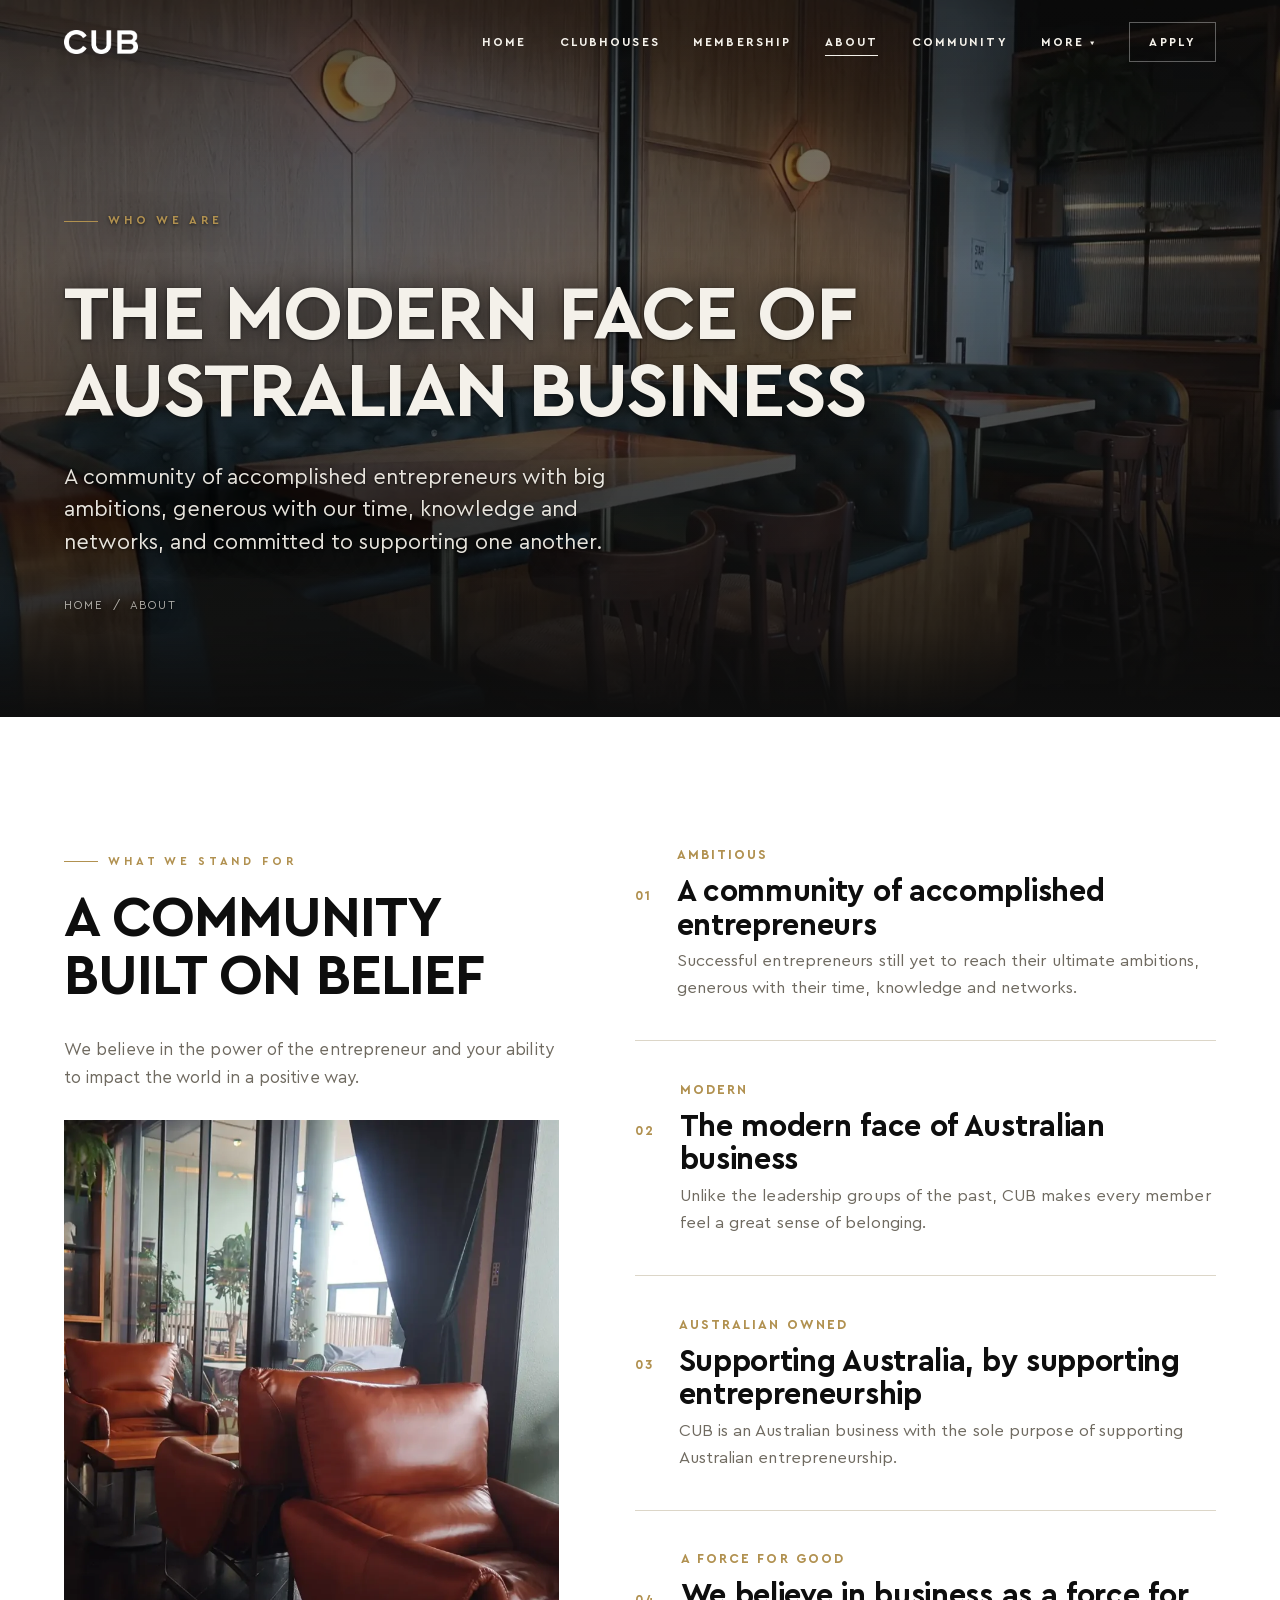
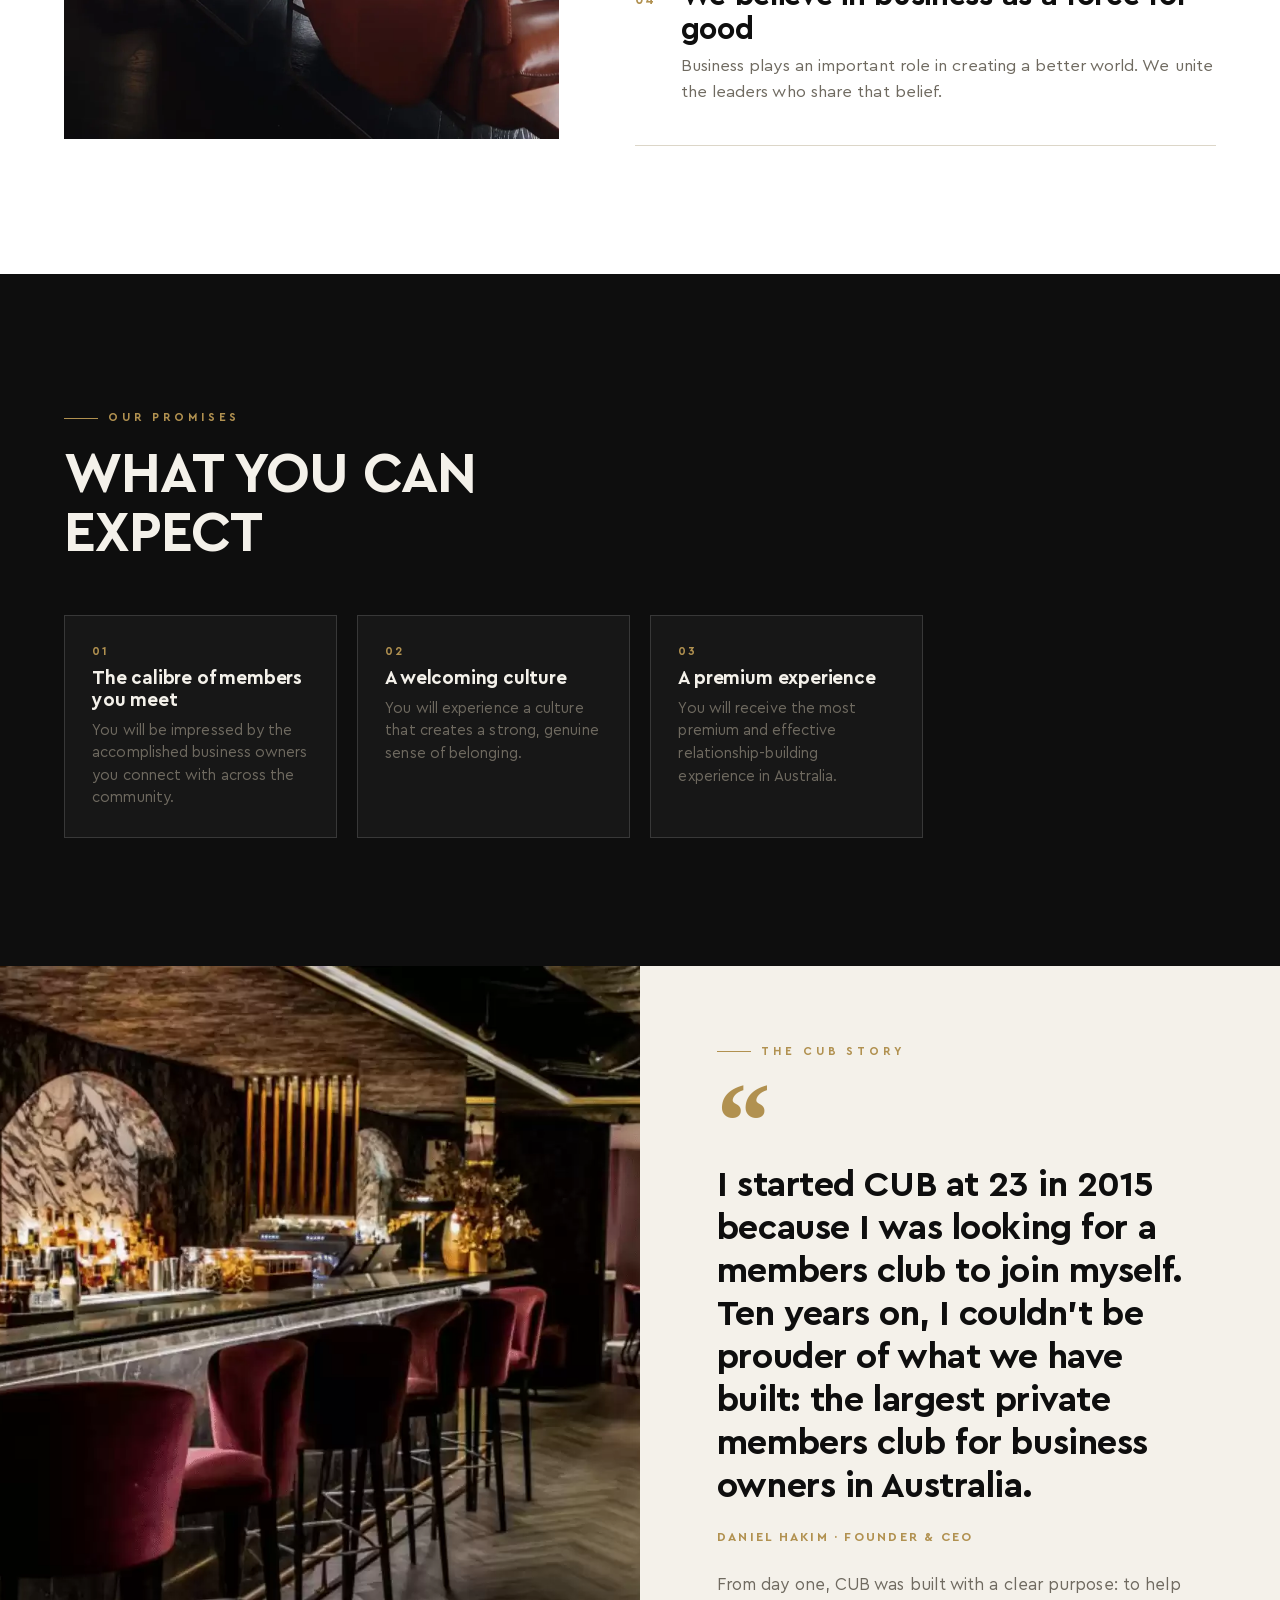
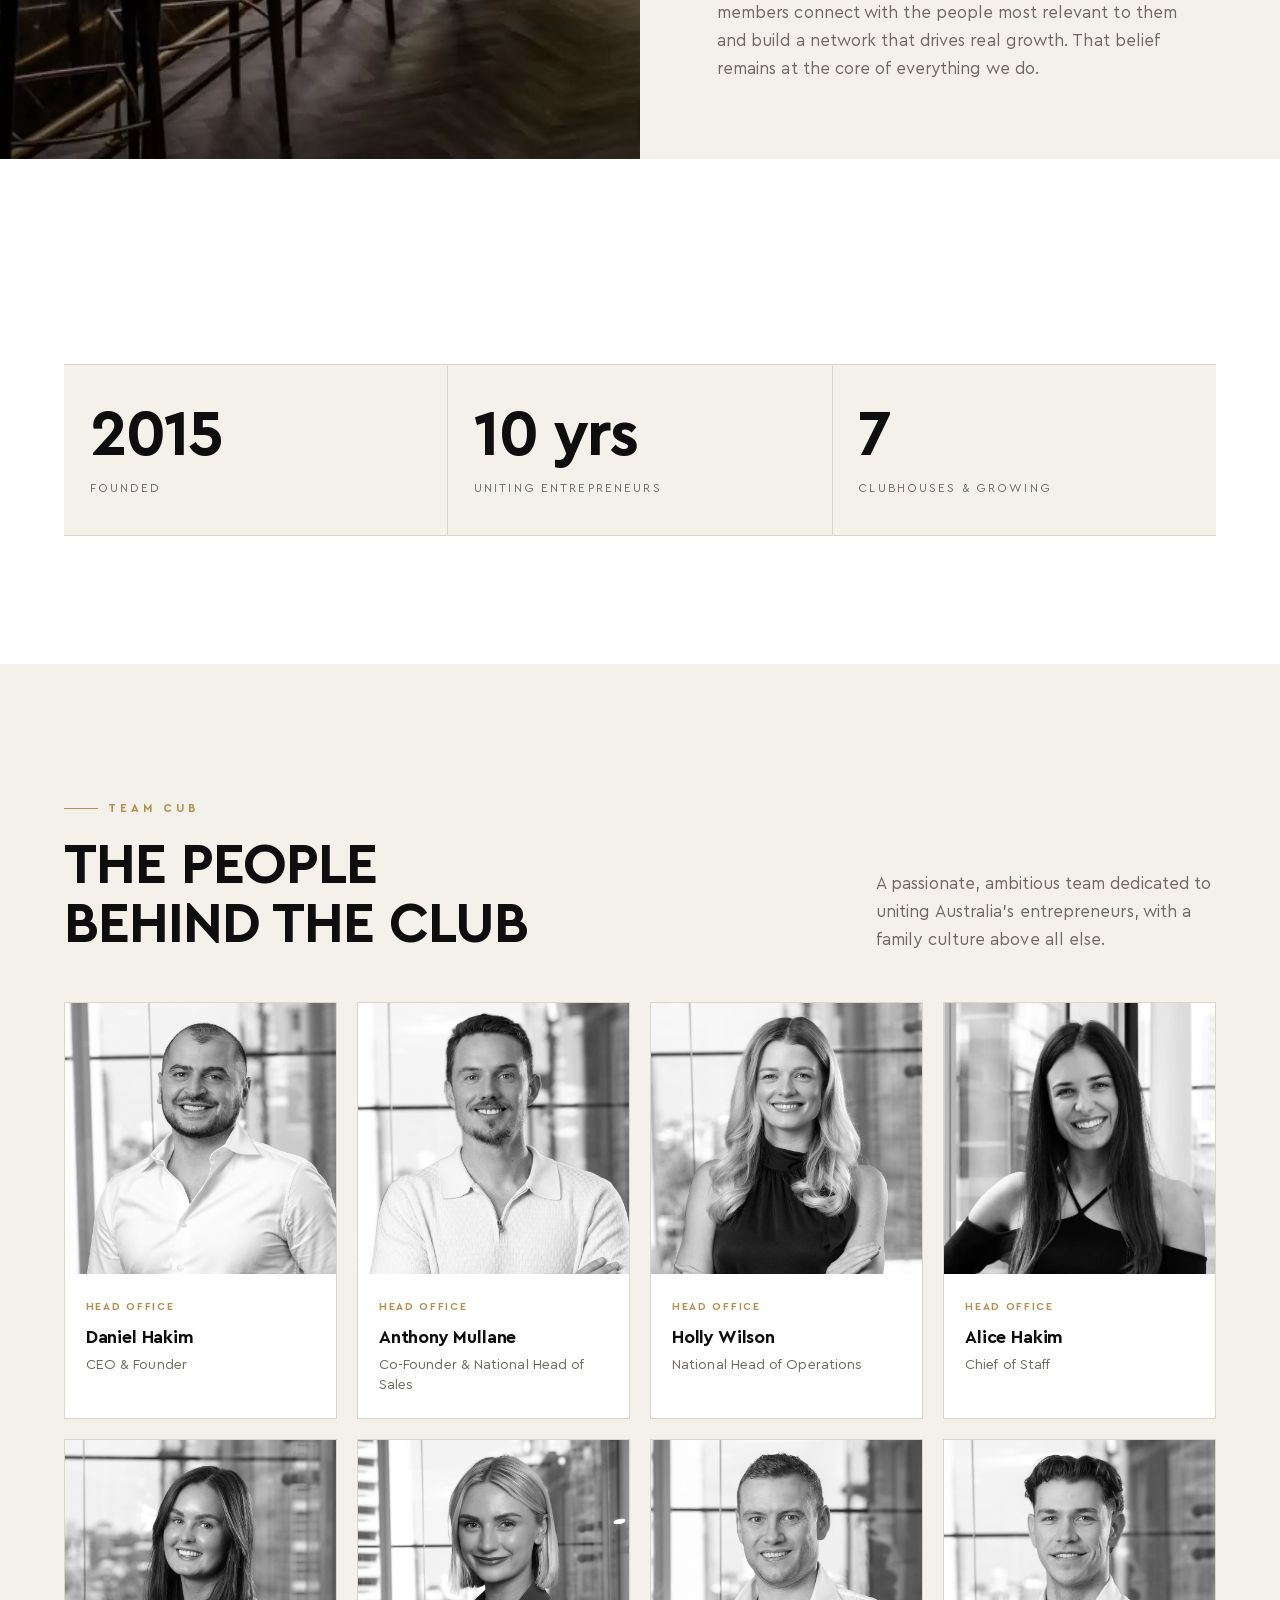
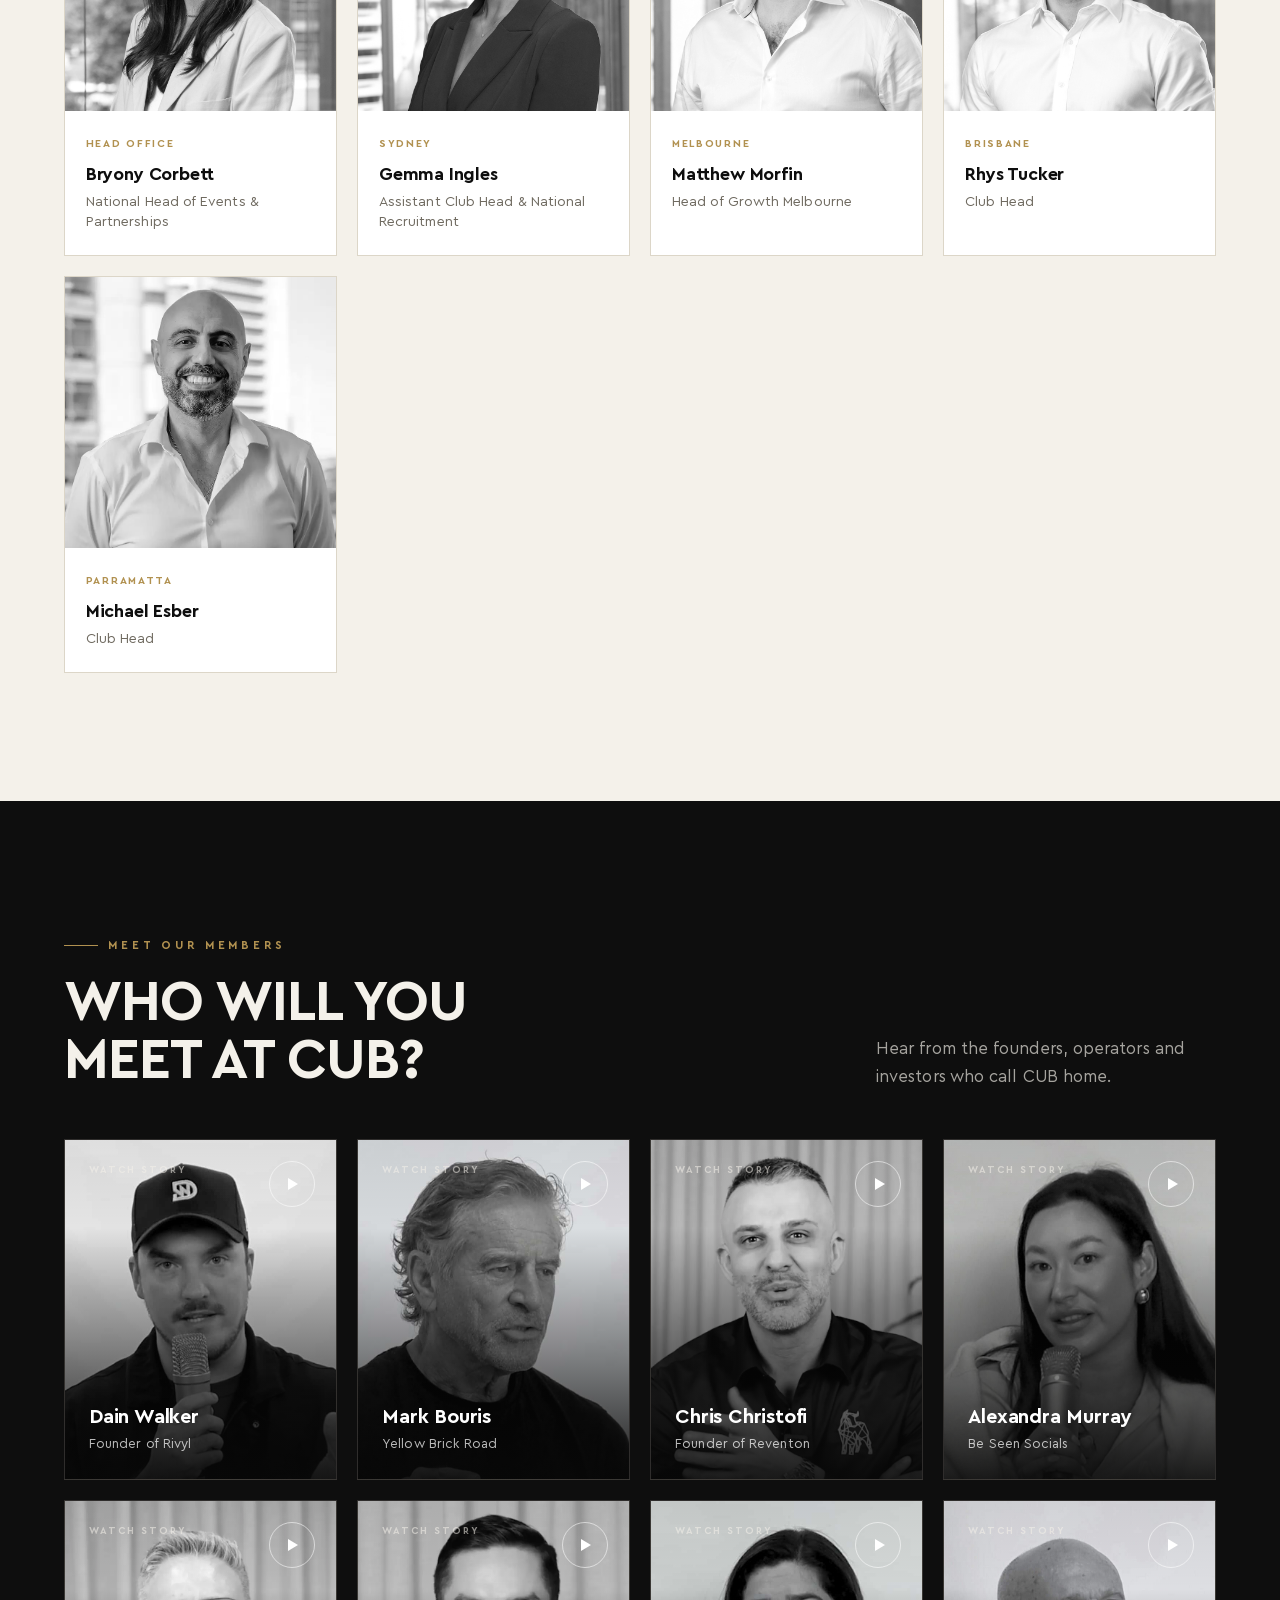
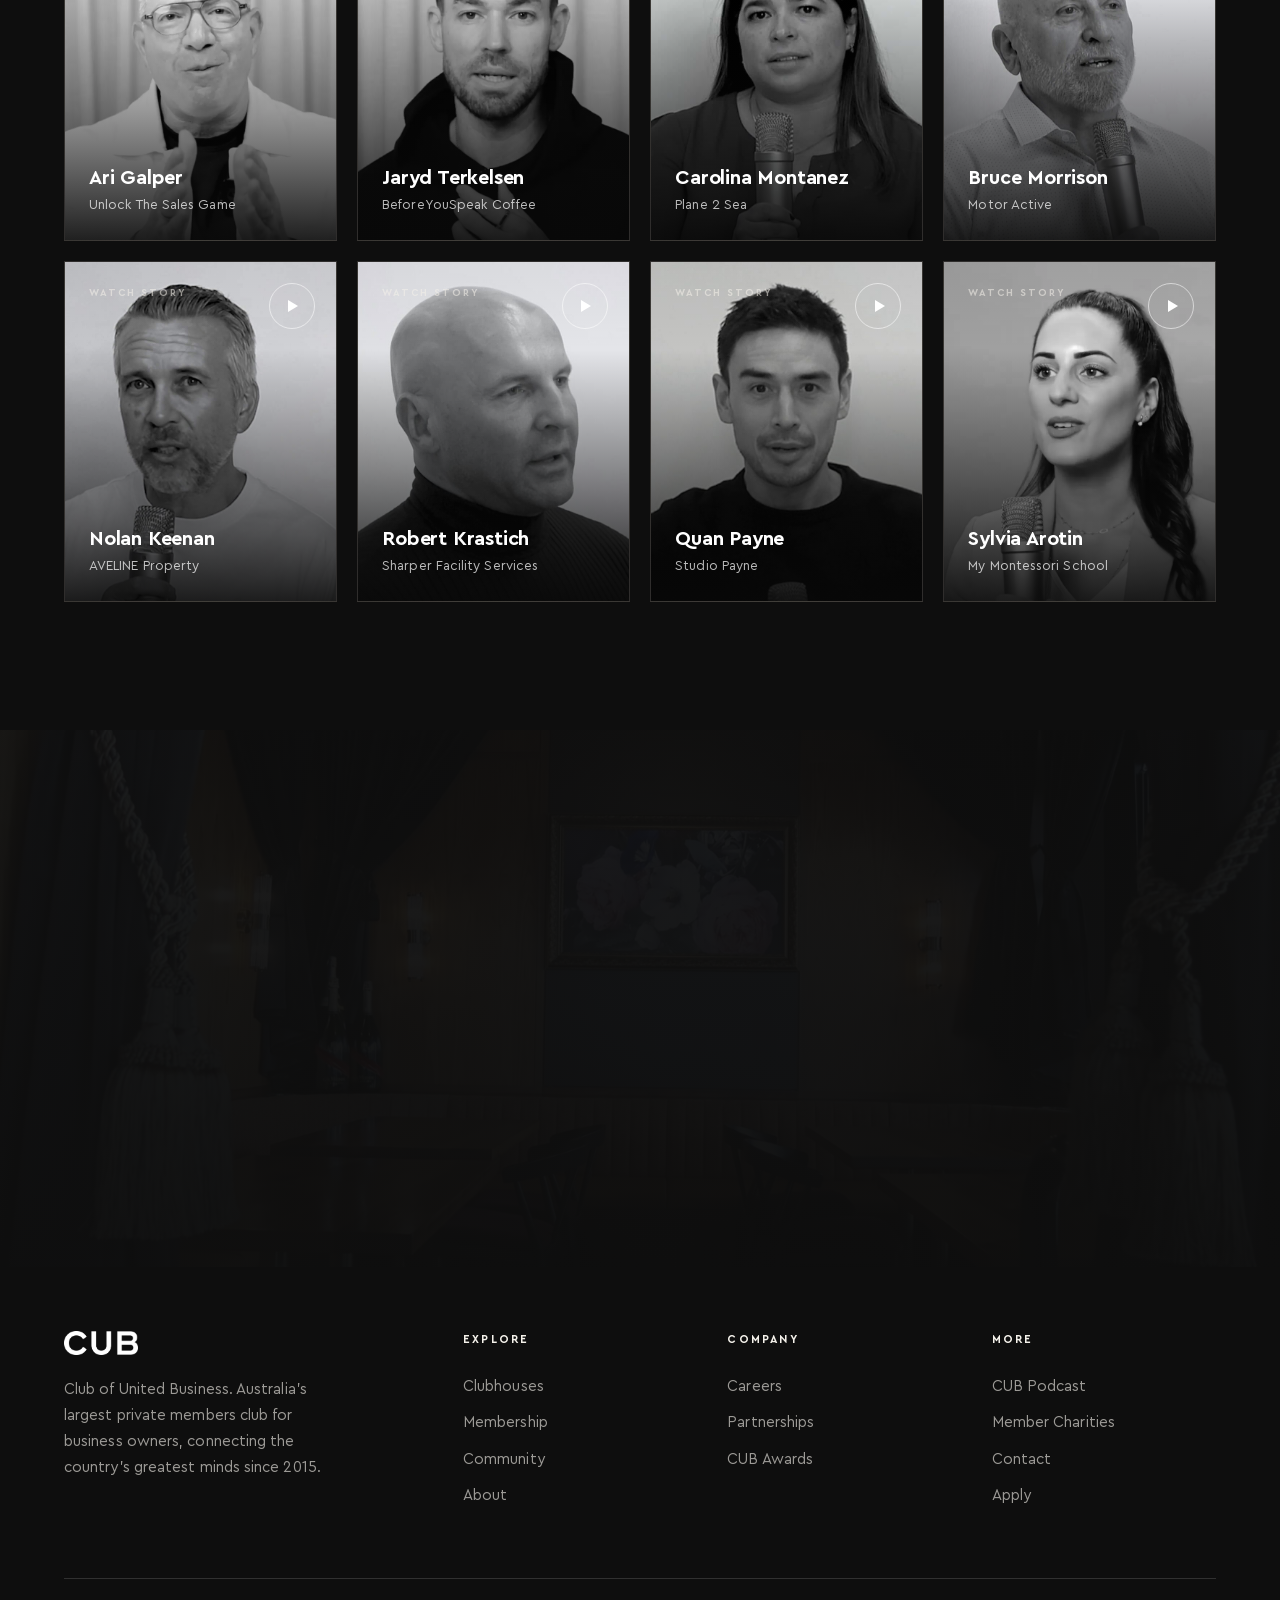
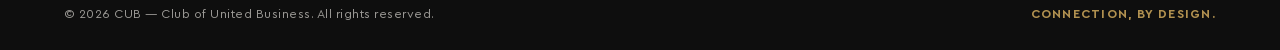
==== about.html @ ad82aaad "Initial commit: CUB site rebuild Co-Authored-By: Claude Opus 4.8 (1M context) <noreply@anthropic.com" ====
<!DOCTYPE html>
<html lang="en">
<head>
<meta charset="UTF-8" />
<meta name="viewport" content="width=device-width, initial-scale=1.0" />
<title>About · CUB — Club of United Business</title>
<meta name="description" content="CUB is a community of accomplished entrepreneurs and the modern face of Australian business. Australian owned, founded in 2015 by Daniel Hakim, on a belief in business as a force for good." />
<meta name="theme-color" content="#0e0e0e" />
<link rel="icon" type="image/png" href="assets/img/brandmark.png" />
<link rel="preload" href="assets/fonts/CeraPro-Regular.woff2" as="font" type="font/woff2" crossorigin />
<link rel="preload" href="assets/fonts/CeraPro-Bold.woff2" as="font" type="font/woff2" crossorigin />
<link rel="stylesheet" href="styles.css?v=23" />
</head>
<body>

<header class="hdr hdr--over" id="hdr">
  <div class="hdr-inner">
    <a href="index.html" class="hdr-logo" aria-label="CUB home"><img src="assets/img/logo.png" alt="CUB" /></a>
    <nav class="hdr-nav" aria-label="Primary">
      <a href="index.html">Home</a>
      <a href="clubhouses.html">Clubhouses</a>
      <a href="membership.html">Membership</a>
      <a href="about.html">About</a>
      <a href="community.html">Community</a>
      <div class="nav-drop">
        <button class="nav-drop-trigger" aria-haspopup="true" aria-expanded="false">More <span class="caret">&#9662;</span></button>
        <div class="dropdown">
          <a href="podcast.html">CUB Podcast</a>
          <a href="awards.html">CUB Awards</a>
          <a href="partnerships.html">Partnerships</a>
          <a href="careers.html">Careers</a>
          <a href="charities.html">Member Charities</a>
        </div>
      </div>
      <a href="contact.html" class="btn"><span>Apply</span></a>
    </nav>
    <button class="burger" id="burger" aria-label="Menu" aria-expanded="false"><span></span><span></span><span></span></button>
  </div>
</header>
<div class="drawer" id="drawer">
  <a href="index.html">Home</a>
  <a href="clubhouses.html">Clubhouses</a>
  <a href="membership.html">Membership</a>
  <a href="about.html">About</a>
  <a href="community.html">Community</a>
  <a href="contact.html">Apply</a>
  <div class="drawer-sub">
    <a href="podcast.html">CUB Podcast</a>
    <a href="awards.html">CUB Awards</a>
    <a href="partnerships.html">Partnerships</a>
    <a href="careers.html">Careers</a>
    <a href="charities.html">Member Charities</a>
  </div>
  <span class="drawer-cta">Connection, by design.</span>
</div>

<main>

<!-- HERO -->
<section class="phero">
  <div class="phero-bg"><img src="assets/img/event1.webp" alt="Inside a CUB clubhouse" /></div>
  <div class="wrap">
    <p class="kicker">Who we are</p>
    <h1 class="h1" style="margin-top:1.4rem;max-width:18ch">The modern face of Australian business</h1>
    <p class="lede">A community of accomplished entrepreneurs with big ambitions, generous with our time, knowledge and networks, and committed to supporting one another.</p>
    <p class="crumbs"><a href="index.html">Home</a> &nbsp;/&nbsp; About</p>
  </div>
</section>

<!-- WHO WE ARE (sticky split) -->
<section class="section bg-white">
  <div class="wrap stick">
    <aside class="stick-aside rv">
      <p class="kicker">What we stand for</p>
      <h2 class="h2">A community built on belief</h2>
      <p class="body-lg" style="margin-bottom:1.8rem">We believe in the power of the entrepreneur and your ability to impact the world in a positive way.</p>
      <div class="stick-figure"><img src="assets/img/event3.webp" alt="A CUB clubhouse" /></div>
    </aside>
    <div class="stick-main">
      <div class="rows">
        <article class="row rv">
          <div class="row-num">01</div>
          <div class="row-title"><span class="row-sub">Ambitious</span><h2 class="h3">A community of accomplished entrepreneurs</h2></div>
          <div class="row-body"><p>Successful entrepreneurs still yet to reach their ultimate ambitions, generous with their time, knowledge and networks.</p></div>
        </article>
        <article class="row rv">
          <div class="row-num">02</div>
          <div class="row-title"><span class="row-sub">Modern</span><h2 class="h3">The modern face of Australian business</h2></div>
          <div class="row-body"><p>Unlike the leadership groups of the past, CUB makes every member feel a great sense of belonging.</p></div>
        </article>
        <article class="row rv">
          <div class="row-num">03</div>
          <div class="row-title"><span class="row-sub">Australian owned</span><h2 class="h3">Supporting Australia, by supporting entrepreneurship</h2></div>
          <div class="row-body"><p>CUB is an Australian business with the sole purpose of supporting Australian entrepreneurship.</p></div>
        </article>
        <article class="row rv">
          <div class="row-num">04</div>
          <div class="row-title"><span class="row-sub">A force for good</span><h2 class="h3">We believe in business as a force for good</h2></div>
          <div class="row-body"><p>Business plays an important role in creating a better world. We unite the leaders who share that belief.</p></div>
        </article>
      </div>
    </div>
  </div>
</section>

<!-- PROMISES -->
<section class="section dark">
  <div class="wrap">
    <div class="loc-head rv" style="margin-bottom:clamp(2rem,4vw,3.5rem)">
      <div><p class="kicker">Our promises</p><h2 class="h2" style="margin-top:1.2rem">What you can expect</h2></div>
    </div>
    <div class="cards">
      <div class="card2 rv"><span class="meta">01</span><h3>The calibre of members you meet</h3><p>You will be impressed by the accomplished business owners you connect with across the community.</p></div>
      <div class="card2 rv rv-d1"><span class="meta">02</span><h3>A welcoming culture</h3><p>You will experience a culture that creates a strong, genuine sense of belonging.</p></div>
      <div class="card2 rv rv-d2"><span class="meta">03</span><h3>A premium experience</h3><p>You will receive the most premium and effective relationship-building experience in Australia.</p></div>
    </div>
  </div>
</section>

<!-- FOUNDER STORY -->
<section class="feature">
  <div class="feature-media rv"><img src="assets/img/member1.webp" alt="A CUB clubhouse" /></div>
  <div class="feature-body rv">
    <p class="kicker">The CUB story</p>
    <blockquote class="pullquote" style="margin-top:1.4rem">
      I started CUB at 23 in 2015 because I was looking for a members club to join myself. Ten years on, I couldn't be prouder of what we have built: the largest private members club for business owners in Australia.
      <cite>Daniel Hakim · Founder &amp; CEO</cite>
    </blockquote>
    <p class="body-lg" style="margin-top:1.6rem;max-width:50ch">From day one, CUB was built with a clear purpose: to help members connect with the people most relevant to them and build a network that drives real growth. That belief remains at the core of everything we do.</p>
  </div>
</section>

<!-- STATS -->
<section class="section bg-white">
  <div class="wrap">
    <div class="stats">
      <div class="stat rv"><div class="n">2015</div><div class="l">Founded</div></div>
      <div class="stat rv rv-d1"><div class="n">10 yrs</div><div class="l">Uniting entrepreneurs</div></div>
      <div class="stat rv rv-d2"><div class="n">7</div><div class="l">Clubhouses &amp; growing</div></div>
    </div>
  </div>
</section>

<!-- TEAM -->
<section class="section">
  <div class="wrap">
    <div class="loc-head rv" style="margin-bottom:clamp(2rem,4vw,3rem)">
      <div><p class="kicker">Team CUB</p><h2 class="h2" style="margin-top:1.2rem">The people behind the club</h2></div>
      <p class="body-lg" style="max-width:34ch">A passionate, ambitious team dedicated to uniting Australia's entrepreneurs, with a family culture above all else.</p>
    </div>
    <div class="cards rv">
      <article class="person"><div class="person-img"><img src="assets/img/team-daniel.jpg" alt="Daniel Hakim" /></div><div class="person-body"><span class="meta">Head Office</span><h3>Daniel Hakim</h3><p class="role">CEO &amp; Founder</p></div></article>
      <article class="person"><div class="person-img"><img src="assets/img/team-anthony.jpg" alt="Anthony Mullane" /></div><div class="person-body"><span class="meta">Head Office</span><h3>Anthony Mullane</h3><p class="role">Co-Founder &amp; National Head of Sales</p></div></article>
      <article class="person"><div class="person-img"><img src="assets/img/team-holly.jpg" alt="Holly Wilson" /></div><div class="person-body"><span class="meta">Head Office</span><h3>Holly Wilson</h3><p class="role">National Head of Operations</p></div></article>
      <article class="person"><div class="person-img"><img src="assets/img/team-alice.webp" alt="Alice Hakim" /></div><div class="person-body"><span class="meta">Head Office</span><h3>Alice Hakim</h3><p class="role">Chief of Staff</p></div></article>
      <article class="person"><div class="person-img"><img src="assets/img/team-bryony.jpg" alt="Bryony Corbett" /></div><div class="person-body"><span class="meta">Head Office</span><h3>Bryony Corbett</h3><p class="role">National Head of Events &amp; Partnerships</p></div></article>
      <article class="person"><div class="person-img"><img src="assets/img/team-gemma.jpg" alt="Gemma Ingles" /></div><div class="person-body"><span class="meta">Sydney</span><h3>Gemma Ingles</h3><p class="role">Assistant Club Head &amp; National Recruitment</p></div></article>
      <article class="person"><div class="person-img"><img src="assets/img/team-matt.jpg" alt="Matthew Morfin" /></div><div class="person-body"><span class="meta">Melbourne</span><h3>Matthew Morfin</h3><p class="role">Head of Growth Melbourne</p></div></article>
      <article class="person"><div class="person-img"><img src="assets/img/team-rhys.jpg" alt="Rhys Tucker" /></div><div class="person-body"><span class="meta">Brisbane</span><h3>Rhys Tucker</h3><p class="role">Club Head</p></div></article>
      <article class="person"><div class="person-img"><img src="assets/img/team-michael.webp" alt="Michael Esber" /></div><div class="person-body"><span class="meta">Parramatta</span><h3>Michael Esber</h3><p class="role">Club Head</p></div></article>
    </div>
  </div>
</section>

<!-- MEET OUR MEMBERS -->
<section class="section dark" id="members">
  <div class="wrap">
    <div class="loc-head rv" style="margin-bottom:clamp(2rem,4vw,3rem)">
      <div><p class="kicker">Meet our members</p><h2 class="h2" style="margin-top:1.2rem">Who will you meet at CUB?</h2></div>
      <p class="body-lg" style="max-width:34ch">Hear from the founders, operators and investors who call CUB home.</p>
    </div>
    <div class="cards rv">
      <article class="member"><img src="assets/img/mem-dain.jpg" alt="Dain Walker" /><span class="play"></span><span class="wm">Watch story</span><h3>Dain Walker</h3><p class="role">Founder of Rivyl</p></article>
      <article class="member"><img src="assets/img/mem-mark.jpg" alt="Mark Bouris" /><span class="play"></span><span class="wm">Watch story</span><h3>Mark Bouris</h3><p class="role">Yellow Brick Road</p></article>
      <article class="member"><img src="assets/img/mem-chris.webp" alt="Chris Christofi" /><span class="play"></span><span class="wm">Watch story</span><h3>Chris Christofi</h3><p class="role">Founder of Reventon</p></article>
      <article class="member"><img src="assets/img/mem-alexandra.jpg" alt="Alexandra Murray" /><span class="play"></span><span class="wm">Watch story</span><h3>Alexandra Murray</h3><p class="role">Be Seen Socials</p></article>
      <article class="member"><img src="assets/img/mem-ari.webp" alt="Ari Galper" /><span class="play"></span><span class="wm">Watch story</span><h3>Ari Galper</h3><p class="role">Unlock The Sales Game</p></article>
      <article class="member"><img src="assets/img/mem-jaryd.webp" alt="Jaryd Terkelsen" /><span class="play"></span><span class="wm">Watch story</span><h3>Jaryd Terkelsen</h3><p class="role">BeforeYouSpeak Coffee</p></article>
      <article class="member"><img src="assets/img/mem-carolina.jpg" alt="Carolina Montanez" /><span class="play"></span><span class="wm">Watch story</span><h3>Carolina Montanez</h3><p class="role">Plane 2 Sea</p></article>
      <article class="member"><img src="assets/img/mem-bruce.jpg" alt="Bruce Morrison" /><span class="play"></span><span class="wm">Watch story</span><h3>Bruce Morrison</h3><p class="role">Motor Active</p></article>
      <article class="member"><img src="assets/img/mem-nolan.jpg" alt="Nolan Keenan" /><span class="play"></span><span class="wm">Watch story</span><h3>Nolan Keenan</h3><p class="role">AVELINE Property</p></article>
      <article class="member"><img src="assets/img/mem-robert.jpg" alt="Robert Krastich" /><span class="play"></span><span class="wm">Watch story</span><h3>Robert Krastich</h3><p class="role">Sharper Facility Services</p></article>
      <article class="member"><img src="assets/img/mem-quan.jpg" alt="Quan Payne" /><span class="play"></span><span class="wm">Watch story</span><h3>Quan Payne</h3><p class="role">Studio Payne</p></article>
      <article class="member"><img src="assets/img/mem-sylvia.webp" alt="Sylvia Arotin" /><span class="play"></span><span class="wm">Watch story</span><h3>Sylvia Arotin</h3><p class="role">My Montessori School</p></article>
    </div>
  </div>
</section>

<!-- CTA -->
<section class="section imgband" style="text-align:center">
  <div class="imgband-bg"><img src="assets/img/event2.webp" alt="" aria-hidden="true" /></div>
  <div class="wrap">
    <p class="kicker no-rule rv" style="justify-content:center">Connect with us</p>
    <h2 class="h1 rv" style="margin:1.4rem auto 2rem;max-width:18ch">Become part of the community</h2>
    <a href="contact.html" class="btn btn--gold rv"><span>Apply for Membership</span></a>
  </div>
</section>

</main>

<footer class="ftr">
  <div class="wrap">
    <div class="ftr-main">
      <div class="ftr-brand">
        <img src="assets/img/logo.png" alt="CUB" />
        <p>Club of United Business. Australia's largest private members club for business owners, connecting the country's greatest minds since 2015.</p>
      </div>
      <div class="ftr-col"><h4>Explore</h4><a href="clubhouses.html">Clubhouses</a><a href="membership.html">Membership</a><a href="community.html">Community</a><a href="about.html">About</a></div>
      <div class="ftr-col"><h4>Company</h4><a href="careers.html">Careers</a><a href="partnerships.html">Partnerships</a><a href="awards.html">CUB Awards</a></div>
      <div class="ftr-col"><h4>More</h4><a href="podcast.html">CUB Podcast</a><a href="charities.html">Member Charities</a><a href="contact.html">Contact</a><a href="contact.html">Apply</a></div>
    </div>
    <div class="ftr-bottom">
      <p>© 2026 CUB — Club of United Business. All rights reserved.</p>
      <p class="tagline">Connection, by design.</p>
    </div>
  </div>
</footer>

<a href="contact.html" class="scta" id="scta">Apply for Membership</a>
<script src="script.js?v=23"></script>
</body>
</html>
---- styles.css ----
/* ============================================================
   CUB — Club of United Business
   Typeface: Cera Pro (self-hosted, their real brand font)
   Palette: ink #0e0e0e · paper #f4f1ea · gold #b19150
   Design: editorial, restrained, private-members-club
   ============================================================ */

@font-face{
  font-family:'Cera Pro';
  src:url('assets/fonts/CeraPro-Regular.woff2') format('woff2'),
      url('assets/fonts/CeraPro-Regular.woff') format('woff');
  font-weight:400;font-style:normal;font-display:swap;
}
@font-face{
  font-family:'Cera Pro';
  src:url('assets/fonts/CeraPro-Bold.woff2') format('woff2'),
      url('assets/fonts/CeraPro-Bold.woff') format('woff');
  font-weight:700;font-style:normal;font-display:swap;
}

:root{
  --ink:#0e0e0e;
  --ink-2:#1a1a1a;
  --paper:#f4f1ea;
  --paper-2:#ece7dc;
  --gold:#b19150;
  --gold-lite:#c9a96a;
  --grey:#6f6a60;
  --grey-2:#9a9387;
  --line:#dcd6c8;
  --line-dark:rgba(255,255,255,.14);
  --white:#fff;
  --red:#cc2a24;
  --maxw:1280px;
  --gut:clamp(20px,5vw,72px);
  --ease:cubic-bezier(.16,.84,.44,1);
}

*{margin:0;padding:0;box-sizing:border-box}
html{scroll-behavior:smooth;-webkit-text-size-adjust:100%}
body{
  font-family:'Cera Pro',-apple-system,BlinkMacSystemFont,'Segoe UI',sans-serif;
  background:var(--paper);
  color:var(--ink);
  font-weight:400;
  line-height:1.55;
  letter-spacing:.005em;
  -webkit-font-smoothing:antialiased;
  text-rendering:optimizeLegibility;
}
img{display:block;max-width:100%}
a{color:inherit;text-decoration:none}
::selection{background:var(--gold);color:#fff}

/* ---------- layout primitives ---------- */
.wrap{max-width:var(--maxw);margin:0 auto;padding-inline:var(--gut)}
.section{padding-block:clamp(4.5rem,10vw,9rem)}
.section--tight{padding-block:clamp(3.5rem,7vw,6rem)}
.dark{background:var(--ink);color:var(--paper)}
.dark .muted{color:rgba(244,241,234,.55)}
.muted{color:var(--grey)}

/* ---------- type scale ---------- */
.kicker{
  font-size:.72rem;font-weight:700;letter-spacing:.34em;text-transform:uppercase;
  color:var(--gold);display:inline-flex;align-items:center;gap:.9em;
}
.kicker::before{content:"";width:34px;height:1px;background:var(--gold);display:inline-block}
.kicker.no-rule::before{display:none}

.h-display{
  font-weight:700;line-height:.92;letter-spacing:-.025em;
  font-size:clamp(3.2rem,10vw,8.5rem);text-transform:uppercase;
}
.h1{font-weight:700;line-height:1.0;letter-spacing:-.02em;font-size:clamp(2.6rem,6vw,5rem);text-transform:uppercase}
.h2{font-weight:700;line-height:1.04;letter-spacing:-.018em;font-size:clamp(2rem,4.4vw,3.6rem);text-transform:uppercase}
.h3{font-weight:700;line-height:1.1;letter-spacing:-.01em;font-size:clamp(1.3rem,2.4vw,1.9rem)}
.lede{font-size:clamp(1.1rem,1.7vw,1.4rem);line-height:1.5;font-weight:400;letter-spacing:0;max-width:46ch;color:var(--ink)}
.dark .lede{color:rgba(244,241,234,.82)}
.body-lg{font-size:1.06rem;line-height:1.65;color:var(--grey)}
.dark .body-lg{color:rgba(244,241,234,.66)}

/* ---------- buttons ---------- */
.btn{
  --bg:var(--ink);--fg:#fff;--bd:var(--ink);
  display:inline-flex;align-items:center;gap:.7em;
  font-weight:700;font-size:.74rem;letter-spacing:.2em;text-transform:uppercase;
  padding:1.15em 2.1em;border:1px solid var(--bd);background:var(--bg);color:var(--fg);
  cursor:pointer;transition:.45s var(--ease);position:relative;overflow:hidden;
}
.btn span{position:relative;z-index:1;transition:.45s var(--ease)}
.btn::after{content:"";position:absolute;inset:0;background:var(--gold);transform:translateY(101%);transition:transform .45s var(--ease);z-index:0}
.btn:hover::after{transform:translateY(0)}
.btn:hover{border-color:var(--gold);color:#fff}
.btn--gold{--bg:var(--gold);--fg:#fff;--bd:var(--gold)}
.btn--gold::after{background:var(--ink)}
.btn--gold:hover{border-color:var(--ink)}
.btn--ghost{--bg:transparent;--fg:var(--ink);--bd:rgba(14,14,14,.28)}
.dark .btn--ghost{--fg:var(--paper);--bd:rgba(255,255,255,.3)}
.btn--block{width:100%;justify-content:center}
.btn-arrow{font-size:1.1em;line-height:0}

.tlink{
  display:inline-flex;align-items:center;gap:.6em;font-weight:700;
  font-size:.74rem;letter-spacing:.2em;text-transform:uppercase;color:var(--ink);
  padding-bottom:.35em;border-bottom:1px solid var(--gold);transition:.4s var(--ease);
}
.dark .tlink{color:var(--paper)}
.tlink:hover{gap:1.1em;border-color:var(--ink)}
.dark .tlink:hover{border-color:var(--paper)}

/* ============================================================
   HEADER
   ============================================================ */
.hdr{
  position:fixed;inset:0 0 auto 0;z-index:200;
  transition:.5s var(--ease);
}
.hdr-inner{
  display:flex;align-items:center;justify-content:space-between;
  height:84px;padding-inline:var(--gut);max-width:1600px;margin:0 auto;
}
.hdr-logo img{height:24px;width:auto;transition:.4s}
.hdr-nav{display:flex;align-items:center;gap:clamp(1.4rem,2.6vw,3rem)}
.hdr-nav a:not(.btn){
  font-size:.74rem;font-weight:700;letter-spacing:.18em;text-transform:uppercase;
  position:relative;padding-block:.4em;
}
.hdr-nav a:not(.btn)::after{
  content:"";position:absolute;left:0;bottom:0;width:0;height:1px;background:currentColor;transition:width .4s var(--ease);
}
.hdr-nav a:not(.btn):hover::after,.hdr-nav a.active::after{width:100%}
.hdr-nav .btn{padding:.85em 1.6em}

/* light-on-dark (hero) vs solid scrolled */
.hdr--over{color:var(--paper)}
.hdr--over .hdr-logo img{filter:invert(1) brightness(2.2)}
.hdr--over .hdr-nav .btn{--bg:transparent;--fg:var(--paper);--bd:rgba(255,255,255,.34)}
.hdr.scrolled{background:var(--paper);color:var(--ink);box-shadow:0 1px 0 var(--line)}
.hdr.scrolled .hdr-inner{height:68px}
.hdr.scrolled .hdr-logo img{filter:none}
.hdr.scrolled .hdr-nav .btn{--bg:var(--ink);--fg:#fff;--bd:var(--ink)}

/* nav dropdown */
.nav-drop{position:relative;display:flex;align-items:center}
.nav-drop-trigger{background:none;border:0;cursor:pointer;color:inherit;font-family:inherit;font-size:.74rem;font-weight:700;letter-spacing:.18em;text-transform:uppercase;display:inline-flex;align-items:center;gap:.45em;padding-block:.4em}
.nav-drop-trigger .caret{font-size:.7em;transition:transform .35s var(--ease)}
.nav-drop:hover .caret,.nav-drop.open .caret{transform:rotate(180deg)}
.dropdown{position:absolute;top:100%;right:0;min-width:236px;background:var(--paper);border:1px solid var(--line);padding:.5rem 0;opacity:0;visibility:hidden;transform:translateY(10px);transition:.32s var(--ease);box-shadow:0 30px 56px -26px rgba(8,8,8,.55);z-index:60}
.dropdown::before{content:"";position:absolute;top:-14px;left:0;right:0;height:14px}
.nav-drop:hover .dropdown,.nav-drop:focus-within .dropdown,.nav-drop.open .dropdown{opacity:1;visibility:visible;transform:none}
.dropdown a{display:block;padding:.72rem 1.4rem;font-size:.72rem;font-weight:700;letter-spacing:.13em;text-transform:uppercase;color:var(--ink);white-space:nowrap;transition:.25s var(--ease)}
.dropdown a::after{display:none!important}
.dropdown a:hover,.dropdown a.active{background:var(--paper-2);color:var(--gold);padding-left:1.7rem}

/* mobile drawer secondary links */
.drawer-sub{display:flex;flex-wrap:wrap;gap:.3rem 1.4rem;margin-top:1.5rem;max-width:700px;width:100%}
.drawer-sub a{font-size:1rem;font-weight:500;letter-spacing:.06em;text-transform:uppercase;border:0;padding:.42rem 0;color:rgba(244,241,234,.66)}
.drawer-sub a:hover{color:var(--gold);padding-left:0}

.burger{display:none;flex-direction:column;gap:6px;background:none;border:0;cursor:pointer;padding:8px;z-index:210}
.burger span{width:26px;height:2px;background:currentColor;transition:.4s var(--ease)}
.burger[aria-expanded=true] span:nth-child(1){transform:translateY(8px) rotate(45deg)}
.burger[aria-expanded=true] span:nth-child(2){opacity:0}
.burger[aria-expanded=true] span:nth-child(3){transform:translateY(-8px) rotate(-45deg)}

.drawer{
  position:fixed;inset:0;z-index:205;background:var(--ink);color:var(--paper);
  display:flex;flex-direction:column;justify-content:center;gap:.1rem;padding:6rem var(--gut) 3rem;
  transform:translateY(-100%);transition:transform .6s var(--ease);overflow-y:auto;
}
.drawer.open{transform:translateY(0)}
.drawer > a{font-size:clamp(1.5rem,6.5vw,2.6rem);font-weight:700;text-transform:uppercase;letter-spacing:-.01em;padding-block:.12em;border-bottom:1px solid var(--line-dark);transition:.3s}
.drawer a:hover{color:var(--gold);padding-left:.4em}
.drawer .drawer-cta{font-size:.8rem;letter-spacing:.2em;color:var(--gold);margin-top:1.5rem;border:0}

/* ============================================================
   HERO (editorial split, full-bleed black)
   ============================================================ */
.hero{
  position:relative;min-height:clamp(560px,82svh,760px);background:#fff;color:var(--ink);
  display:flex;align-items:center;overflow:hidden;
}
.hero-bg{position:absolute;inset:0;z-index:0}
.hero-bg img{
  position:absolute;top:0;right:0;height:100%;width:auto;max-width:none;
  opacity:0;animation:heroIn 1.7s var(--ease) .25s forwards;
}
@keyframes heroIn{to{opacity:1}}
/* soften the seam so text never sits on the photo */
.hero-bg::after{content:"";position:absolute;inset:0;background:linear-gradient(90deg,#fff 30%,rgba(255,255,255,.55) 44%,transparent 56%)}
.hero::before{content:"";position:absolute;top:0;left:0;right:0;height:200px;z-index:1;background:linear-gradient(180deg,#fff 0%,rgba(255,255,255,.98) 30%,rgba(255,255,255,.7) 58%,rgba(255,255,255,0) 100%);pointer-events:none}
.hero-text{
  position:relative;z-index:2;width:100%;max-width:var(--maxw);margin:0 auto;
  padding:clamp(7rem,11vw,8rem) var(--gut) clamp(3rem,6vw,5rem);
}
.hero-text-inner{max-width:560px}
.hero-kicker{margin-bottom:clamp(1.6rem,3vw,2.4rem)}
.hero h1{font-size:clamp(2.9rem,6vw,5.6rem);margin-bottom:2rem}
.hero h1 .ln{display:block;overflow:hidden}
.hero h1 .ln > span{display:block;transform:translateY(105%);animation:lnUp 1s var(--ease) forwards}
.hero h1 .ln:nth-child(1) > span{animation-delay:.3s}
.hero h1 .ln:nth-child(2) > span{animation-delay:.42s}
.hero h1 em{font-style:normal;color:var(--gold)}
@keyframes lnUp{to{transform:translateY(0)}}
.hero-foot{opacity:0;animation:fadeUp 1s var(--ease) .8s forwards}
.hero-foot .lede{max-width:40ch;color:var(--grey)}
.hero-actions{display:flex;gap:1rem;flex-wrap:wrap;margin-top:2.4rem}
@keyframes fadeUp{from{opacity:0;transform:translateY(20px)}to{opacity:1;transform:none}}
.scroll-hint{position:absolute;left:var(--gut);bottom:1.4rem;z-index:3;font-size:.66rem;letter-spacing:.24em;text-transform:uppercase;color:var(--grey-2);display:flex;align-items:center;gap:.7em}
.scroll-hint::before{content:"";width:1px;height:34px;background:var(--gold);animation:scrollLine 2s var(--ease) infinite}
@keyframes scrollLine{0%,100%{transform:scaleY(.4);transform-origin:top}50%{transform:scaleY(1)}}

/* ---------- marquee ---------- */
.marquee{background:var(--gold);color:#fff;overflow:hidden;padding-block:1.05rem;white-space:nowrap}
.marquee-track{display:inline-flex;gap:3.5rem;animation:scrollX 32s linear infinite;will-change:transform}
.marquee span{font-size:.8rem;font-weight:700;letter-spacing:.22em;text-transform:uppercase;display:inline-flex;align-items:center;gap:3.5rem}
.marquee span::after{content:"✦";color:rgba(255,255,255,.6)}
@keyframes scrollX{to{transform:translateX(-50%)}}

/* ============================================================
   INTRO / STATEMENT
   ============================================================ */
.statement > .wrap:first-child{display:grid;grid-template-columns:minmax(0,.85fr) minmax(0,1.15fr);gap:clamp(2rem,6vw,6rem);align-items:start}
.statement-lead{font-size:clamp(1.6rem,3vw,2.6rem);font-weight:400;line-height:1.22;letter-spacing:-.01em}
.statement-lead b{font-weight:700}
.statement-aside .body-lg + .body-lg{margin-top:1.2rem}
.statement-aside .tlink{margin-top:2rem}

.stats{display:grid;grid-template-columns:repeat(3,1fr);gap:1px;background:var(--line);border-block:1px solid var(--line);margin-top:clamp(3rem,6vw,5rem)}
.dark .stats{background:var(--line-dark);border-color:var(--line-dark)}
.stat{background:var(--paper);padding:clamp(1.6rem,3vw,2.4rem) clamp(1rem,2vw,1.6rem)}
.dark .stat{background:var(--ink)}
.stat .n{font-size:clamp(2.4rem,5vw,4rem);font-weight:700;letter-spacing:-.03em;line-height:1}
.stat .l{font-size:.74rem;letter-spacing:.18em;text-transform:uppercase;color:var(--grey);margin-top:.7rem}
.dark .stat .l{color:var(--grey-2)}

/* ============================================================
   NUMBERED EDITORIAL ROWS (the three pillars, re-imagined)
   ============================================================ */
.rows{border-top:1px solid var(--line)}
.dark .rows{border-color:var(--line-dark)}
.row{
  display:grid;grid-template-columns:auto minmax(0,1fr) minmax(0,1.1fr);
  gap:clamp(1.5rem,5vw,5rem);align-items:center;
  padding-block:clamp(2.4rem,5vw,4rem);border-bottom:1px solid var(--line);
  position:relative;
}
.dark .row{border-color:var(--line-dark)}
.row-num{font-size:.8rem;font-weight:700;letter-spacing:.1em;color:var(--gold);padding-top:.5em}
.row-title{display:flex;flex-direction:column;gap:.6rem}
.row-title .h2{transition:transform .5s var(--ease)}
.row-sub{font-weight:700;color:var(--gold);font-size:.82rem;letter-spacing:.16em;text-transform:uppercase}
.row-body{color:var(--grey);font-size:1.05rem;line-height:1.6;display:flex;flex-direction:column;align-items:flex-start;gap:1.4rem}
.dark .row-body{color:rgba(244,241,234,.6)}
.row:hover .row-title .h2{transform:translateX(12px)}

/* ============================================================
   LOCATIONS
   ============================================================ */
.loc-head{display:flex;justify-content:space-between;align-items:flex-end;gap:2rem;flex-wrap:wrap;margin-bottom:clamp(2rem,4vw,3.5rem)}
.loc-head .h2{max-width:14ch}
.loc-grid{display:grid;grid-template-columns:repeat(12,1fr);gap:clamp(10px,1.2vw,16px)}
.loc{
  position:relative;overflow:hidden;background:var(--ink);
  grid-column:span 3;aspect-ratio:3/4;display:block;
}
.loc:nth-child(1){grid-column:span 6;aspect-ratio:16/10}
.loc:nth-child(2){grid-column:span 6;aspect-ratio:16/10}
.loc img{position:absolute;inset:0;width:100%;height:100%;object-fit:cover;transition:transform 1.1s var(--ease),opacity .8s;filter:grayscale(.15)}
.loc::after{content:"";position:absolute;inset:0;background:linear-gradient(180deg,transparent 35%,rgba(8,8,8,.82));transition:.5s}
.loc:hover img{transform:scale(1.07)}
.loc-meta{position:absolute;left:0;right:0;bottom:0;z-index:2;padding:clamp(1.1rem,2vw,1.7rem);display:flex;align-items:flex-end;justify-content:space-between;color:#fff}
.loc-meta h3{font-size:clamp(1.2rem,2vw,1.7rem);font-weight:700;text-transform:uppercase;letter-spacing:-.01em}
.loc-state{font-size:.64rem;font-weight:700;letter-spacing:.18em;text-transform:uppercase;padding:.45em .9em;border:1px solid rgba(255,255,255,.4)}
.loc-state.open{background:var(--gold);border-color:var(--gold)}

/* ============================================================
   FEATURE BAND (image + copy, alternating)
   ============================================================ */
.feature{display:grid;grid-template-columns:1fr 1fr;align-items:stretch;min-height:min(86vh,760px)}
.feature--flip .feature-media{order:2}
.feature-media{position:relative;overflow:hidden}
.feature-media img{position:absolute;inset:0;width:100%;height:100%;object-fit:cover}
.feature-body{display:flex;flex-direction:column;justify-content:center;padding:clamp(2.5rem,6vw,6rem)}
.feature-body .h2{margin:1.4rem 0}
.feature-list{list-style:none;margin-top:1.6rem;border-top:1px solid var(--line)}
.dark .feature-list{border-color:var(--line-dark)}
.feature-list li{padding-block:1.3rem;border-bottom:1px solid var(--line);counter-increment:fl}
.dark .feature-list li{border-color:var(--line-dark)}
.feature-list h4{font-size:1.1rem;font-weight:700;display:flex;gap:1rem;align-items:baseline}
.feature-list h4::before{content:"0" counter(fl);color:var(--gold);font-size:.78rem;letter-spacing:.1em}
.feature-list p{color:var(--grey);margin-top:.4rem;padding-left:2.4rem;font-size:.98rem}
.dark .feature-list p{color:rgba(244,241,234,.6)}
.feature-body .btn,.feature-body .tlink{margin-top:2rem;align-self:flex-start}
/* app store badges */
.app-stores{display:flex;gap:1rem;align-items:center;margin-top:2.2rem}
.app-stores a{display:inline-flex;border-radius:14px;transition:transform .3s var(--ease),box-shadow .3s var(--ease)}
.app-stores a:hover{transform:translateY(-3px);box-shadow:0 12px 24px -10px rgba(0,0,0,.5)}
.app-stores img{width:56px;height:56px;display:block;border-radius:14px}
/* app product mockup sits contained on a light panel (distinct from photo bands) */
.feature-media--app{background:radial-gradient(120% 90% at 70% 20%,#fbf9f4,var(--paper-2));display:flex;align-items:center;justify-content:center;padding:clamp(2rem,5vw,4.5rem);min-height:min(86vh,760px)}
.feature-media.feature-media--app img{position:static;inset:auto;width:auto!important;height:auto!important;max-width:100%;max-height:min(60vh,600px)!important;object-fit:contain;filter:drop-shadow(0 30px 50px rgba(14,14,14,.28))}
@media(max-width:1020px){.feature-media--app{min-height:auto}.feature-media.feature-media--app img{max-height:min(54vh,520px)!important}}

/* ============================================================
   GROUPS / TAGS
   ============================================================ */
.groups-grid{display:grid;grid-template-columns:1fr 1fr;gap:clamp(2.5rem,6vw,6rem)}
.group-col h3{font-size:.78rem;letter-spacing:.2em;text-transform:uppercase;color:var(--gold);padding-bottom:1.4rem;border-bottom:1px solid var(--line-dark);margin-bottom:.4rem}
.group-list{list-style:none}
.group-list li{
  display:flex;align-items:baseline;gap:1rem;padding-block:.95rem;border-bottom:1px solid var(--line-dark);
  font-size:clamp(1.1rem,2vw,1.6rem);font-weight:700;text-transform:uppercase;letter-spacing:-.01em;
  transition:.4s var(--ease);
}
.group-list li:hover{color:var(--gold);padding-left:.6rem}
.group-list li .ix{font-size:.66rem;font-weight:700;letter-spacing:.1em;color:var(--grey-2);min-width:2ch}
.group-list li.more{color:var(--grey-2);font-weight:400;font-size:1rem;text-transform:none;letter-spacing:0}

/* ============================================================
   MEMBERSHIP / PRICING (editorial table, not floaty cards)
   ============================================================ */
.tiers{border-top:1px solid var(--line)}
.tier{
  display:grid;grid-template-columns:minmax(0,1fr) minmax(0,1.3fr) auto;
  gap:clamp(1.5rem,4vw,4rem);align-items:center;
  padding-block:clamp(2.2rem,4vw,3.4rem);border-bottom:1px solid var(--line);
  transition:.45s var(--ease);
}
.tier:hover{background:var(--paper-2);padding-inline:clamp(.6rem,2vw,1.6rem)}
.tier-name{display:flex;flex-direction:column;gap:.7rem}
.tier-name h3{font-size:clamp(1.5rem,3vw,2.4rem);font-weight:700;text-transform:uppercase;letter-spacing:-.015em}
.tier-price{font-size:.86rem;letter-spacing:.04em;color:var(--gold);font-weight:700}
.tier-price b{font-size:1.5em}
.tier-desc{color:var(--grey);font-size:1.02rem;line-height:1.55}
.tier-desc .feat{display:flex;flex-wrap:wrap;gap:.5rem .9rem;margin-top:1rem}
.tier-desc .feat span{font-size:.72rem;letter-spacing:.08em;text-transform:uppercase;color:var(--ink);border:1px solid var(--line);padding:.4em .8em}
.tier-cta{justify-self:end}
.tier--featured{position:relative}
.tier--featured::before{content:"Most popular";position:absolute;top:1.4rem;left:0;font-size:.64rem;font-weight:700;letter-spacing:.2em;text-transform:uppercase;color:var(--gold)}

/* ============================================================
   APPLY / FORM  (dark panel, underline inputs — distinctive)
   ============================================================ */
.apply{position:relative}
.apply-grid{display:grid;grid-template-columns:1fr 1fr;gap:clamp(2.5rem,7vw,7rem);align-items:start}
.apply-copy{position:sticky;top:108px;align-self:start}
.apply-copy .h1{margin:1.6rem 0}
@media(max-width:1020px){.apply-copy{position:static}}
.apply-points{list-style:none;margin-top:2.4rem;display:flex;flex-direction:column;gap:1rem}
.apply-points li{display:flex;gap:1.1rem;align-items:baseline;font-size:1.06rem;color:rgba(244,241,234,.85)}
.apply-points li .mk{color:var(--gold);font-weight:700;font-size:.8rem;letter-spacing:.1em;min-width:2.4ch}
.apply-quote{margin-top:2.6rem;padding-top:2rem;border-top:1px solid var(--line-dark);font-size:1.15rem;line-height:1.5;color:rgba(244,241,234,.7);max-width:42ch}

.form-card{background:var(--paper);color:var(--ink);padding:clamp(1.8rem,3.5vw,3rem)}
.form-card .fc-head{display:flex;justify-content:space-between;align-items:baseline;gap:1rem;padding-bottom:1.6rem;margin-bottom:1.8rem;border-bottom:1px solid var(--line)}
.form-card .fc-head h3{font-size:1.3rem;font-weight:700;text-transform:uppercase;letter-spacing:-.01em}
.form-card .fc-head .step{font-size:.72rem;letter-spacing:.14em;text-transform:uppercase;color:var(--grey)}
.field{position:relative;margin-bottom:1.7rem}
.field label{display:block;font-size:.68rem;font-weight:700;letter-spacing:.18em;text-transform:uppercase;color:var(--grey);margin-bottom:.7rem}
.field input,.field select{
  width:100%;border:0;border-bottom:1.5px solid var(--ink);background:transparent;
  font-family:inherit;font-size:1.15rem;font-weight:400;color:var(--ink);
  padding:.55em 0;transition:.3s;
}
.field input::placeholder{color:var(--grey-2)}
.field input:focus,.field select:focus{outline:none;border-color:var(--gold)}
.field select{appearance:none;cursor:pointer;background-image:url("data:image/svg+xml,%3Csvg xmlns='http://www.w3.org/2000/svg' width='14' height='9' viewBox='0 0 14 9'%3E%3Cpath fill='none' stroke='%23b19150' stroke-width='1.6' d='M1 1l6 6 6-6'/%3E%3C/svg%3E");background-repeat:no-repeat;background-position:right .2em center}
.field .hint{font-size:.78rem;color:var(--grey);margin-top:.5rem}
.field .err{display:none;font-size:.78rem;color:var(--red);margin-top:.5rem}
.field.invalid input,.field.invalid select{border-color:var(--red)}
.field.invalid .err{display:block}
.field-row{display:grid;grid-template-columns:1fr 1fr;gap:1.4rem}
.form-card .btn{margin-top:.6rem}
.form-fine{font-size:.76rem;color:var(--grey);text-align:center;margin-top:1.1rem;line-height:1.5}

.form-done{text-align:center;padding:2rem 0}
.form-done .mk{width:58px;height:58px;border:1.5px solid var(--gold);color:var(--gold);border-radius:50%;display:flex;align-items:center;justify-content:center;font-size:1.5rem;margin:0 auto 1.4rem;animation:pop .6s var(--ease)}
@keyframes pop{0%{transform:scale(0);opacity:0}70%{transform:scale(1.12)}100%{transform:scale(1);opacity:1}}
.form-done h3{font-size:1.5rem;font-weight:700;text-transform:uppercase;letter-spacing:-.01em;margin-bottom:.7rem}
.form-done p{color:var(--grey)}

/* ============================================================
   PAGE HERO (interior pages)
   ============================================================ */
.phero{position:relative;background:var(--ink);color:var(--paper);padding-top:clamp(10rem,16vw,14rem);padding-bottom:clamp(4rem,8vw,7rem);overflow:hidden}
.phero-bg{position:absolute;inset:0;z-index:0;opacity:.7}
.phero-bg img{width:100%;height:100%;object-fit:cover;filter:grayscale(.05)}
.phero::after{content:"";position:absolute;inset:0;background:linear-gradient(180deg,rgba(14,14,14,.5) 0%,rgba(14,14,14,.32) 38%,rgba(14,14,14,.72) 88%,var(--ink) 100%);z-index:1}
.phero .wrap{position:relative;z-index:2}
.phero .kicker,.phero h1,.phero .lede,.phero .crumbs{text-shadow:0 2px 28px rgba(8,8,8,.7),0 1px 3px rgba(8,8,8,.6)}
.phero .lede{color:rgba(244,241,234,.94)}
.phero .crumbs{color:rgba(244,241,234,.7)}
.phero .kicker{margin-bottom:1.6rem}
.phero p.lede{margin-top:1.8rem}
.crumbs{margin-top:2.4rem;font-size:.72rem;letter-spacing:.14em;text-transform:uppercase;color:rgba(244,241,234,.5)}
.crumbs a:hover{color:var(--gold)}

/* ============================================================
   FOOTER
   ============================================================ */
.ftr{background:var(--ink);color:rgba(244,241,234,.62)}
.ftr-cta{padding-block:clamp(4rem,9vw,8rem);border-top:1px solid rgba(177,145,80,.3);border-bottom:1px solid var(--line-dark);text-align:center}
.ftr-cta .h1{color:var(--paper);max-width:18ch;margin:0 auto 2rem}
.ftr-main{display:grid;grid-template-columns:1.6fr 1fr 1fr 1fr;gap:2.5rem;padding-block:clamp(3rem,5vw,4.5rem)}
.ftr-brand img{height:24px;filter:invert(1) brightness(2.2);margin-bottom:1.4rem}
.ftr-brand p{max-width:30ch;font-size:.95rem;line-height:1.7}
.ftr-col h4{color:var(--paper);font-size:.7rem;font-weight:700;letter-spacing:.2em;text-transform:uppercase;margin-bottom:1.3rem}
.ftr-col a{display:block;padding-block:.4rem;font-size:.95rem;transition:.3s}
.ftr-col a:hover{color:var(--gold);padding-left:.3rem}
.ftr-bottom{display:flex;justify-content:space-between;align-items:center;gap:1rem;flex-wrap:wrap;padding-block:1.6rem;border-top:1px solid var(--line-dark);font-size:.78rem;letter-spacing:.04em}
.ftr-bottom .tagline{color:var(--gold);font-weight:700;letter-spacing:.1em;text-transform:uppercase}

/* sticky mobile cta */
.scta{position:fixed;left:14px;right:14px;bottom:14px;z-index:150;display:none;justify-content:center;background:var(--gold);color:#fff;padding:1.1em;font-weight:700;font-size:.74rem;letter-spacing:.2em;text-transform:uppercase;transform:translateY(140%);transition:transform .5s var(--ease)}
.scta.show{transform:translateY(0)}

/* ============================================================
   SECTION DIFFERENTIATION + IMAGE BANDS + STICKY SPLIT
   ============================================================ */
/* tonal helpers so adjacent sections never read as one block */
.bg-paper{background:var(--paper)}
.bg-paper-2{background:var(--paper-2)}
.bg-white{background:#fff}
.dark-2{background:#171717}
/* safety hairline if two dark sections ever sit flush */
.dark + .dark{border-top:1px solid rgba(177,145,80,.18)}

/* image-backed dark band: a photo behind copy, clearly distinct from flat black */
.imgband{position:relative;background:var(--ink);color:var(--paper);overflow:hidden;isolation:isolate}
.imgband-bg{position:absolute;inset:0;z-index:0}
.imgband-bg img{width:100%;height:100%;object-fit:cover;opacity:.22;filter:grayscale(.25) contrast(1.05)}
.imgband::after{content:"";position:absolute;inset:0;z-index:1;background:linear-gradient(180deg,rgba(14,14,14,.72),rgba(14,14,14,.92))}
.imgband > .wrap,.imgband > .ftr-cta{position:relative;z-index:2}
.imgband .muted,.imgband .body-lg{color:rgba(244,241,234,.72)}

/* sticky split: short side pins, tall side scrolls, then the page resumes */
.stick{display:grid;grid-template-columns:.92fr 1.08fr;gap:clamp(2rem,6vw,6rem);align-items:start}
.stick--wide-left{grid-template-columns:1.05fr .95fr}
.stick-aside{position:sticky;top:104px;align-self:start}
.stick-aside .h2{margin:1.2rem 0 1.8rem}
.stick-figure{overflow:hidden;aspect-ratio:4/5;background:var(--ink)}
.stick-figure img{width:100%;height:100%;object-fit:cover;transition:transform 1.2s var(--ease)}
.stick-figure:hover img{transform:scale(1.05)}
.stick-tall{aspect-ratio:3/4}
/* rows inside a narrower scrolling column: number + title on one line, body beneath */
.stick-main .rows{border-top:0}
.stick-main .row{grid-template-columns:auto 1fr;gap:.4rem 1.6rem;padding-block:clamp(1.8rem,3vw,2.6rem)}
.stick-main .row:first-child{padding-top:0}
.stick-main .row-body{grid-column:2}

/* tiers stacked inside a sticky scrolling column */
.stick-main .tiers{border-top:0}
.stick-main .tier{grid-template-columns:1fr;gap:1rem;align-items:start;padding-block:clamp(1.8rem,3vw,2.4rem)}
.stick-main .tier:first-child{padding-top:0}
.stick-main .tier:hover{padding-inline:0;background:transparent}
.stick-main .tier-cta{justify-self:start}
.stick-main .tier--featured::before{position:static;display:inline-block;margin-bottom:.6rem}

/* pull-quote band */
.pullquote{font-size:clamp(1.5rem,2.8vw,2.5rem);font-weight:700;line-height:1.2;letter-spacing:-.012em;text-transform:none}
.pullquote::before{content:"\201C";color:var(--gold);display:block;font-family:Georgia,serif;font-size:3em;line-height:.7;margin-bottom:.05em}
.pullquote cite{display:block;margin-top:1.4rem;font-size:.78rem;font-weight:700;letter-spacing:.18em;text-transform:uppercase;color:var(--gold);font-style:normal}

/* simple two-up image pair to fill space */
.img-pair{display:grid;grid-template-columns:1fr 1fr;gap:clamp(10px,1.2vw,16px)}
.img-pair figure{overflow:hidden;aspect-ratio:1/1;background:var(--ink)}
.img-pair img{width:100%;height:100%;object-fit:cover;transition:transform 1.2s var(--ease)}
.img-pair figure:hover img{transform:scale(1.05)}

@media(max-width:1020px){
  .stick{grid-template-columns:1fr;gap:2.4rem}
  .stick-aside{position:static}
  .stick-figure{aspect-ratio:16/9;max-height:46vh}
}

/* ============================================================
   CONTENT PAGE COMPONENTS (about, members, partners, careers…)
   ============================================================ */
.cards{display:grid;grid-template-columns:repeat(auto-fill,minmax(min(100%,270px),1fr));gap:clamp(1rem,1.6vw,1.4rem)}
.card2{border:1px solid var(--line);background:#fff;padding:1.7rem;transition:.4s var(--ease);display:flex;flex-direction:column;gap:.5rem}
.dark .card2,.imgband .card2{background:rgba(255,255,255,.04);border-color:var(--line-dark)}
.card2:hover{border-color:var(--gold);transform:translateY(-4px)}
.card2 .meta{font-size:.7rem;letter-spacing:.16em;text-transform:uppercase;color:var(--gold);font-weight:700}
.card2 h3{font-size:1.18rem;font-weight:700;letter-spacing:-.01em;line-height:1.15}
.card2 .role{font-size:.92rem;color:var(--grey)}
.dark .card2 .role{color:var(--grey-2)}
.card2 p{color:var(--grey);font-size:.94rem;line-height:1.5}
.card2 .tlink{margin-top:auto;padding-top:.6rem}

/* partner cards with brand image */
.partner{background:#fff;border:1px solid var(--line);overflow:hidden;display:flex;flex-direction:column;transition:.4s var(--ease)}
.partner:hover{border-color:var(--gold);transform:translateY(-4px)}
.partner-img{aspect-ratio:16/10;overflow:hidden;background:var(--paper-2)}
.partner-img img{width:100%;height:100%;object-fit:cover;transition:transform .6s var(--ease)}
.partner:hover .partner-img img{transform:scale(1.05)}
.partner-body{padding:1.4rem;display:flex;flex-direction:column;gap:.5rem;flex:1}
.partner .meta{font-size:.66rem;letter-spacing:.16em;text-transform:uppercase;color:var(--gold);font-weight:700}
.partner h3{font-size:1.18rem;font-weight:700;letter-spacing:-.01em;line-height:1.15}
.partner p{font-size:.92rem;color:var(--grey);line-height:1.5}

/* team / people cards with headshot */
.person{background:#fff;border:1px solid var(--line);overflow:hidden;transition:.4s var(--ease)}
.person:hover{border-color:var(--gold);transform:translateY(-4px)}
.person-img{aspect-ratio:1/1;overflow:hidden;background:var(--paper-2)}
.person-img img{width:100%;height:100%;object-fit:cover;object-position:center 16%;filter:grayscale(1) contrast(1.02);transition:transform .6s var(--ease),filter .5s var(--ease)}
.person:hover .person-img img{filter:grayscale(0);transform:scale(1.04)}
.person-body{padding:1.2rem 1.3rem 1.4rem}
.person .meta{font-size:.66rem;letter-spacing:.16em;text-transform:uppercase;color:var(--gold);font-weight:700}
.person h3{font-size:1.12rem;font-weight:700;letter-spacing:-.01em;margin-top:.4rem}
.person .role{font-size:.88rem;color:var(--grey);margin-top:.25rem;line-height:1.4}

/* member video cards */
.member{position:relative;aspect-ratio:4/5;overflow:hidden;color:#fff;display:flex;flex-direction:column;justify-content:flex-end;padding:1.5rem;border:1px solid var(--line-dark);cursor:pointer;
  background:radial-gradient(120% 80% at 50% 18%,#2a2620,#161310 55%,#0d0b09);}
.member::before{content:"";position:absolute;inset:0;z-index:0;
  background:url('assets/img/brandmark.png') center 38% / 96px no-repeat;filter:invert(1) sepia(1) saturate(2.2) hue-rotate(2deg);opacity:.1;transition:.6s var(--ease)}
.member img{position:absolute;inset:0;width:100%;height:100%;object-fit:cover;object-position:center 20%;z-index:0;filter:grayscale(.06);transition:transform .7s var(--ease)}
.member:hover img{transform:scale(1.05)}
.member::after{content:"";position:absolute;inset:0;z-index:1;background:linear-gradient(180deg,rgba(8,8,8,.05) 0%,transparent 26%,rgba(8,8,8,.42) 62%,rgba(8,8,8,.9));transition:.5s var(--ease)}
.member:hover::before{opacity:.18;transform:scale(1.06)}
.member:hover::after{background:linear-gradient(180deg,rgba(177,145,80,.26) 0%,transparent 35%,rgba(8,8,8,.4) 66%,rgba(8,8,8,.9))}
.member .play{position:absolute;top:1.3rem;right:1.3rem;width:46px;height:46px;border:1px solid rgba(255,255,255,.55);border-radius:50%;display:flex;align-items:center;justify-content:center;z-index:2;transition:.4s var(--ease)}
.member:hover .play{background:var(--gold);border-color:var(--gold);transform:scale(1.08)}
.member .play::after{content:"";border-left:10px solid #fff;border-top:6px solid transparent;border-bottom:6px solid transparent;margin-left:3px}
.member .wm{position:absolute;top:1.45rem;left:1.5rem;z-index:2;font-size:.62rem;font-weight:700;letter-spacing:.2em;text-transform:uppercase;color:rgba(244,241,234,.55)}
.member h3{position:relative;z-index:2;font-size:1.25rem;font-weight:700;line-height:1.12;letter-spacing:-.01em}
.member .role{position:relative;z-index:2;font-size:.84rem;color:rgba(255,255,255,.72);margin-top:.35rem}

/* jobs list */
.joblist{border-top:1px solid var(--line)}
.job{display:flex;align-items:center;gap:1.5rem;padding-block:1.7rem;border-bottom:1px solid var(--line);transition:.4s var(--ease)}
.job:hover{background:var(--paper-2);padding-inline:1.2rem}
.job-loc{flex:0 0 130px;font-size:.74rem;letter-spacing:.16em;text-transform:uppercase;color:var(--gold);font-weight:700;background:none;aspect-ratio:auto}
.job > div{flex:1 1 auto;min-width:0}
.job .btn{flex:0 0 auto}
.job h3{font-size:1.25rem;font-weight:700;letter-spacing:-.01em}
.job p{color:var(--grey);font-size:.95rem;margin-top:.3rem;max-width:60ch}

/* video embed */
.video-embed{position:relative;aspect-ratio:16/9;background:var(--ink);overflow:hidden;border:1px solid var(--line-dark)}
.video-embed iframe{position:absolute;inset:0;width:100%;height:100%;border:0}

/* sponsor / donor logo strip (white logos on dark) */
.logos{display:grid;grid-template-columns:repeat(auto-fill,minmax(150px,1fr));gap:clamp(1.5rem,3.5vw,3rem);align-items:center;justify-items:center}
.logos img{width:100%;height:auto;max-height:96px;object-fit:contain;opacity:.85;transition:opacity .3s var(--ease)}
.logos img:hover{opacity:1}

/* photo gallery */
.gallery{display:grid;grid-template-columns:repeat(auto-fill,minmax(min(100%,320px),1fr));gap:clamp(8px,1vw,14px)}
.gallery figure{overflow:hidden;aspect-ratio:3/2;background:var(--ink)}
.gallery figure.wide{grid-column:span 2}
.gallery img{width:100%;height:100%;object-fit:cover;transition:transform 1s var(--ease)}
.gallery figure:hover img{transform:scale(1.05)}
@media(max-width:680px){.gallery figure.wide{grid-column:span 1}}

/* awards list */
.awardgrid{display:grid;grid-template-columns:repeat(auto-fill,minmax(min(100%,300px),1fr));gap:1px;background:var(--line-dark);border:1px solid var(--line-dark)}
.award{position:relative;overflow:hidden;background:var(--ink);min-height:300px;display:flex}
.award img{position:absolute;inset:0;width:100%;height:100%;object-fit:cover;object-position:center 18%;opacity:.92;filter:grayscale(.08);transition:opacity .5s var(--ease),transform 1s var(--ease)}
.award::after{content:"";position:absolute;inset:0;background:linear-gradient(180deg,rgba(8,8,8,.12) 0%,rgba(8,8,8,.32) 42%,rgba(8,8,8,.8) 76%,rgba(8,8,8,.96))}
.award:hover img{opacity:1;transform:scale(1.04)}
.award-body{position:relative;z-index:1;padding:1.5rem;align-self:flex-end;width:100%}
.award .cat{font-size:.72rem;letter-spacing:.14em;text-transform:uppercase;color:var(--gold);font-weight:700;margin-bottom:.7rem}
.award .win{font-size:1.15rem;font-weight:700;line-height:1.2;color:var(--paper)}
.award .who{font-size:.88rem;color:var(--grey-2);margin-top:.3rem}

/* charity list */
.charitygrid{columns:3;column-gap:clamp(1.5rem,3vw,3rem)}
.charity{break-inside:avoid;padding:1.1rem 0;border-bottom:1px solid var(--line)}
.charity a{font-weight:700;color:var(--ink);transition:.3s}
.charity a:hover{color:var(--gold)}
.charity span{display:block;font-size:.84rem;color:var(--grey);margin-top:.3rem}
@media(max-width:760px){.charitygrid{columns:2}.job{flex-direction:column;align-items:flex-start;gap:.5rem}.job .btn{margin-top:.5rem}}
@media(max-width:560px){.charitygrid{columns:1}}

/* ---------- reveal ---------- */
.rv{opacity:0;transform:translateY(34px);transition:opacity .9s var(--ease),transform .9s var(--ease)}
.rv.in{opacity:1;transform:none}
.rv-d1{transition-delay:.08s}.rv-d2{transition-delay:.16s}.rv-d3{transition-delay:.24s}

/* ============================================================
   RESPONSIVE
   ============================================================ */
@media(max-width:1020px){
  .statement .wrap{grid-template-columns:1fr;gap:2rem}
  .row{grid-template-columns:auto 1fr;gap:1.2rem 2rem}
  .row-body{grid-column:1/-1;padding-left:0}
  .feature{grid-template-columns:1fr}
  .feature--flip .feature-media{order:0}
  .feature-media{min-height:56vh}
  .apply-grid{grid-template-columns:1fr;gap:2.5rem}
  .tier{grid-template-columns:1fr;gap:1.2rem;align-items:flex-start}
  .tier-cta{justify-self:start}
  .loc,.loc:nth-child(1),.loc:nth-child(2){grid-column:span 6;aspect-ratio:4/3}
  .ftr-main{grid-template-columns:1fr 1fr;gap:2rem}
  .ftr-brand{grid-column:1/-1}
}
@media(max-width:760px){
  .hdr-nav{display:none}
  .burger{display:flex}
  .scta{display:flex}
  .hero{min-height:auto;display:block}
  .hero-bg{position:relative;height:46vh;min-height:300px}
  .hero-bg img{position:absolute;top:0;left:50%;right:auto;transform:translateX(-30%);height:100%}
  .hero-bg::after{background:linear-gradient(0deg,#fff,rgba(255,255,255,0) 55%)}
  .hero-text{padding-top:clamp(2rem,5vw,3rem);padding-bottom:clamp(3rem,8vw,4rem)}
  .hero-text-inner{max-width:none}
  .scroll-hint{display:none}
  .stats{grid-template-columns:1fr}
  .loc-grid{grid-template-columns:1fr}
  .loc,.loc:nth-child(1),.loc:nth-child(2){grid-column:1/-1;aspect-ratio:16/11}
  .groups-grid{grid-template-columns:1fr;gap:2.5rem}
  .field-row{grid-template-columns:1fr}
  .ftr-main{grid-template-columns:1fr}
  .ftr-bottom{flex-direction:column;text-align:center}
}
@media(prefers-reduced-motion:reduce){
  *{animation-duration:.001s!important;transition-duration:.001s!important}
  .rv{opacity:1;transform:none}
  .hero h1 .ln>span{transform:none}
  .hero-photo img,.hero-foot{opacity:1;animation:none}
}
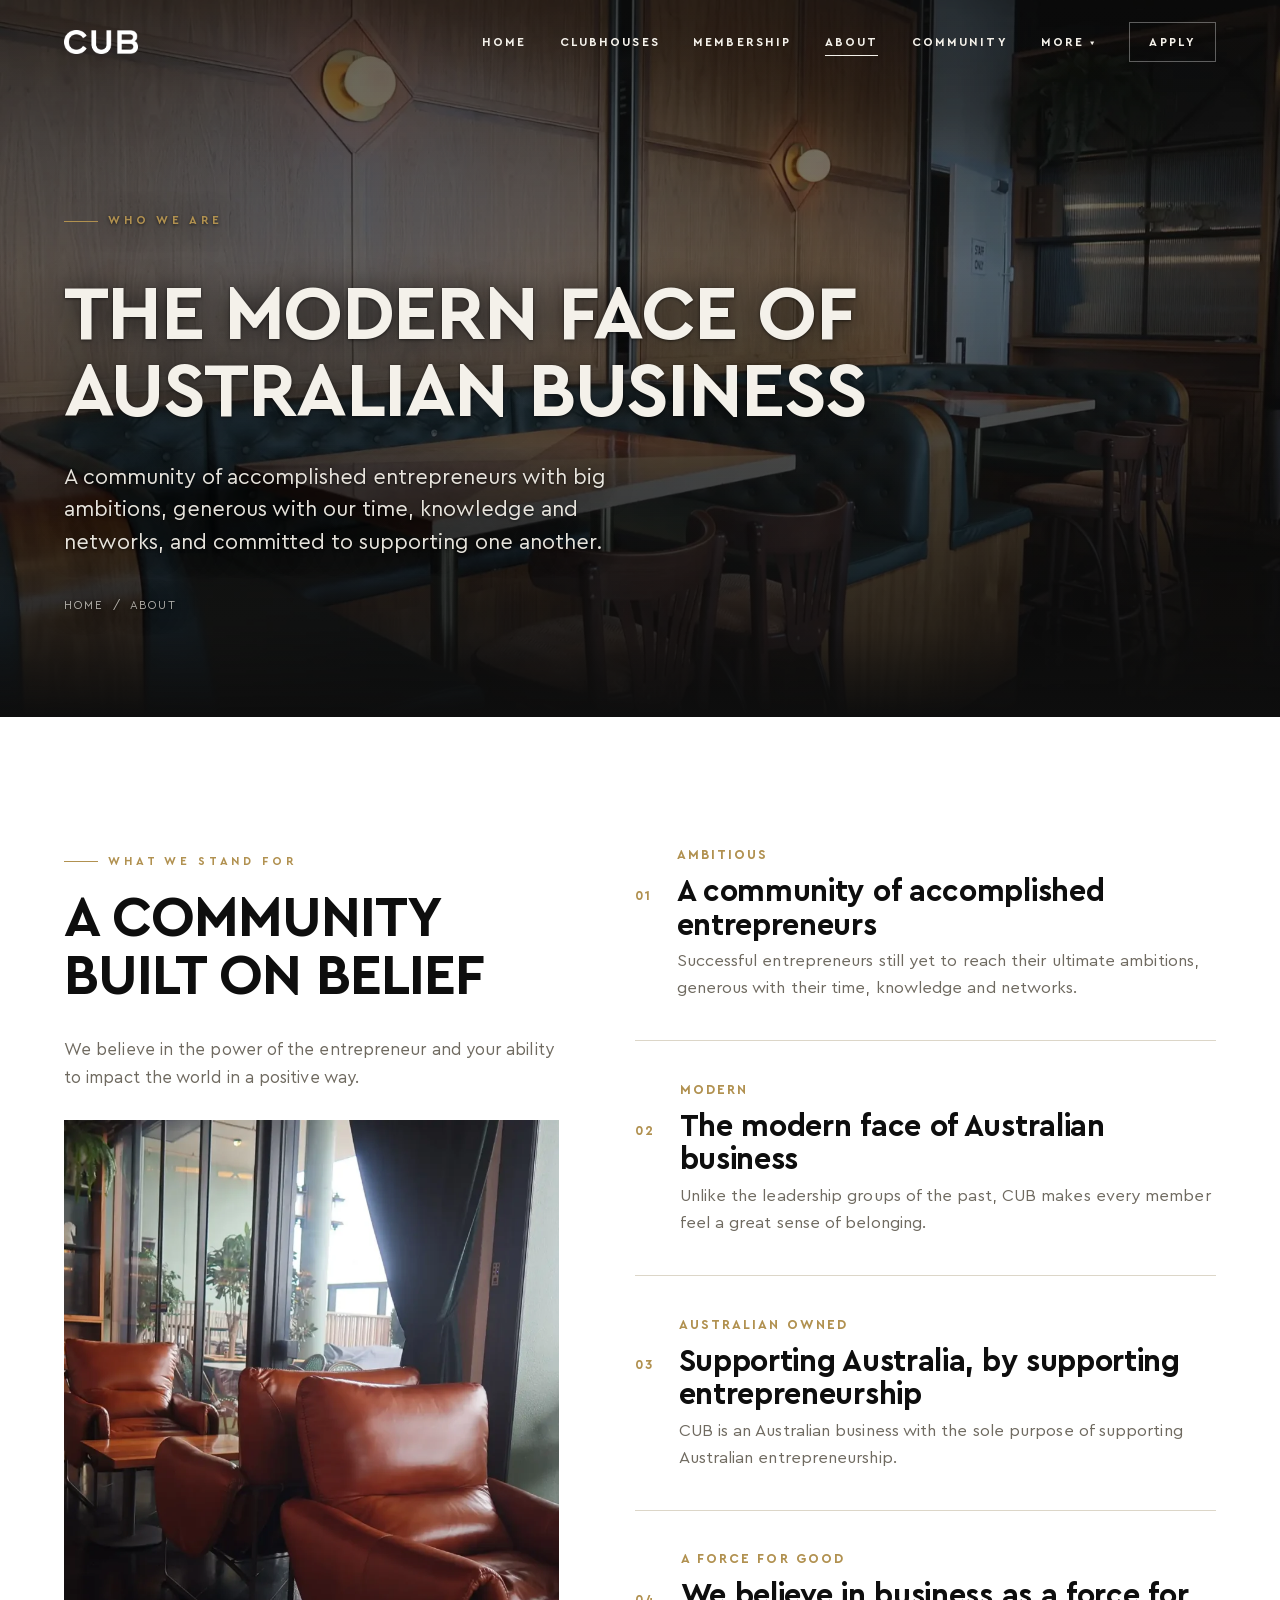
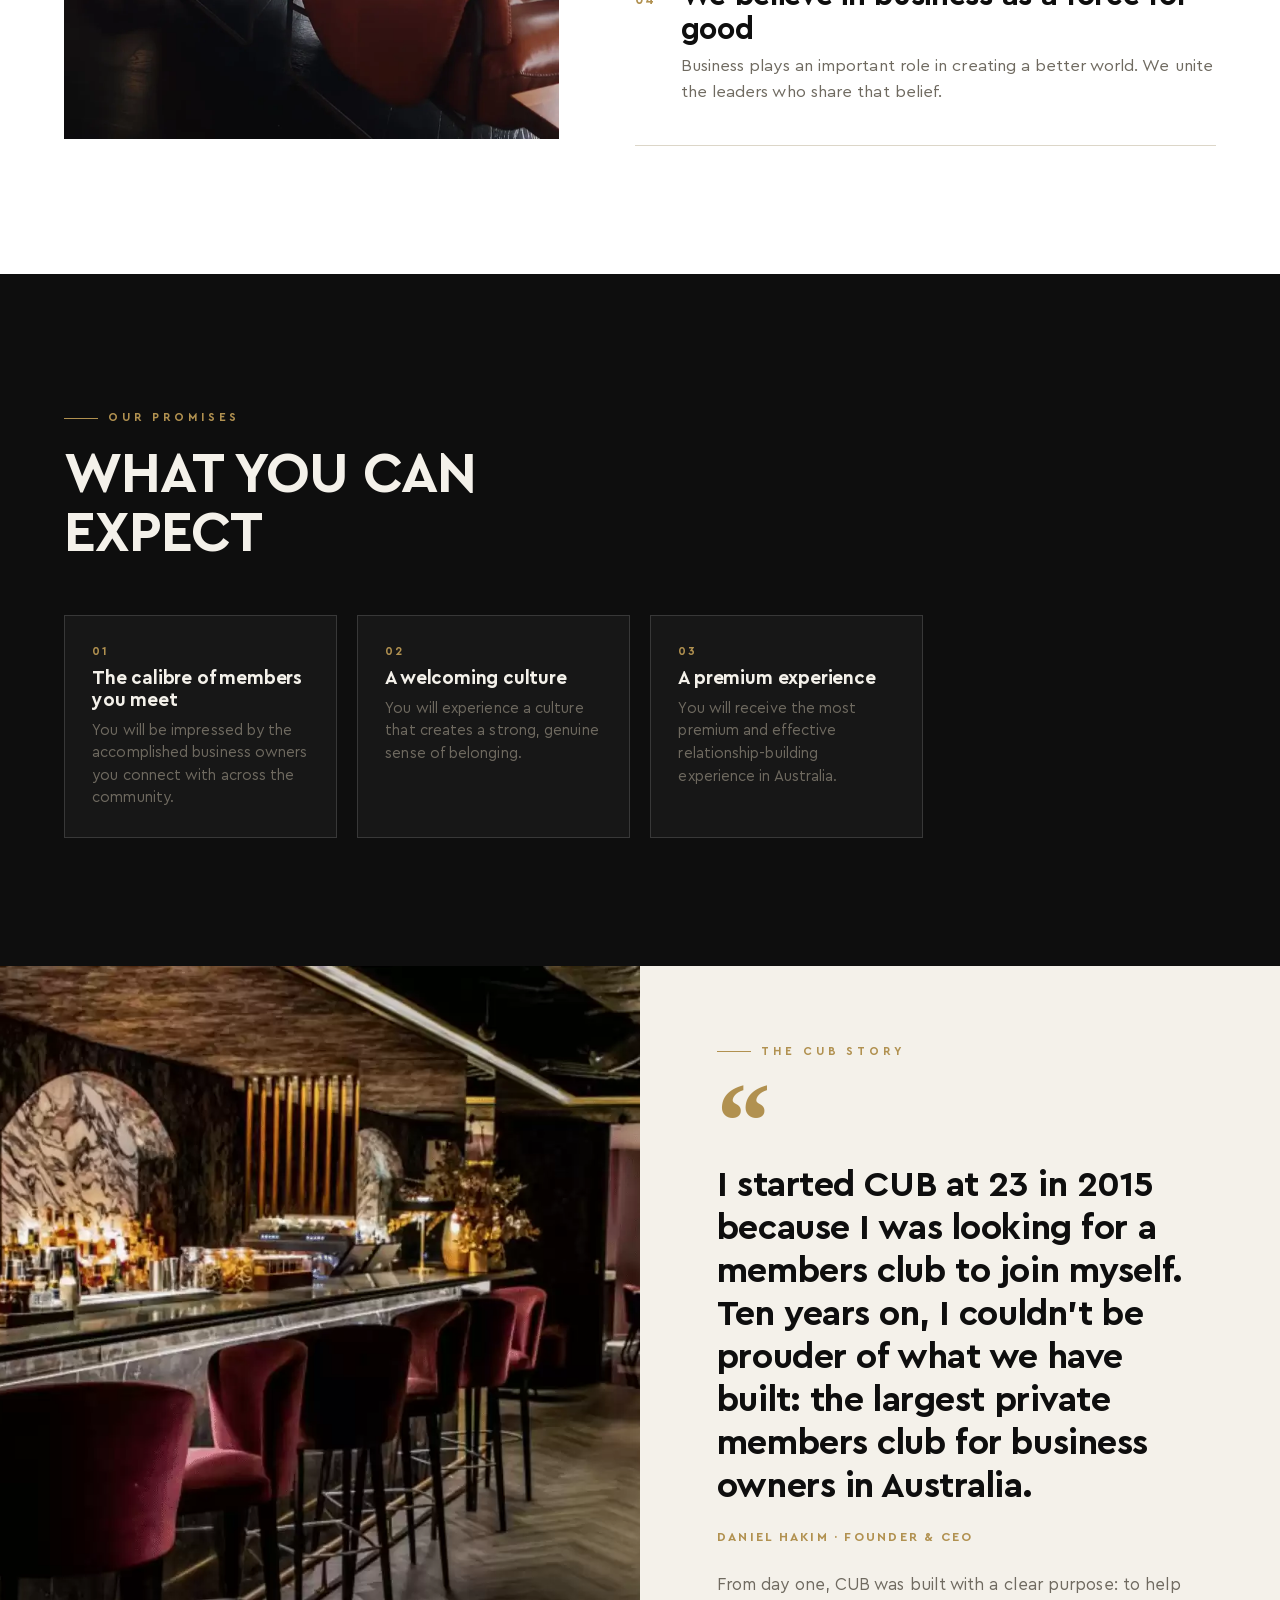
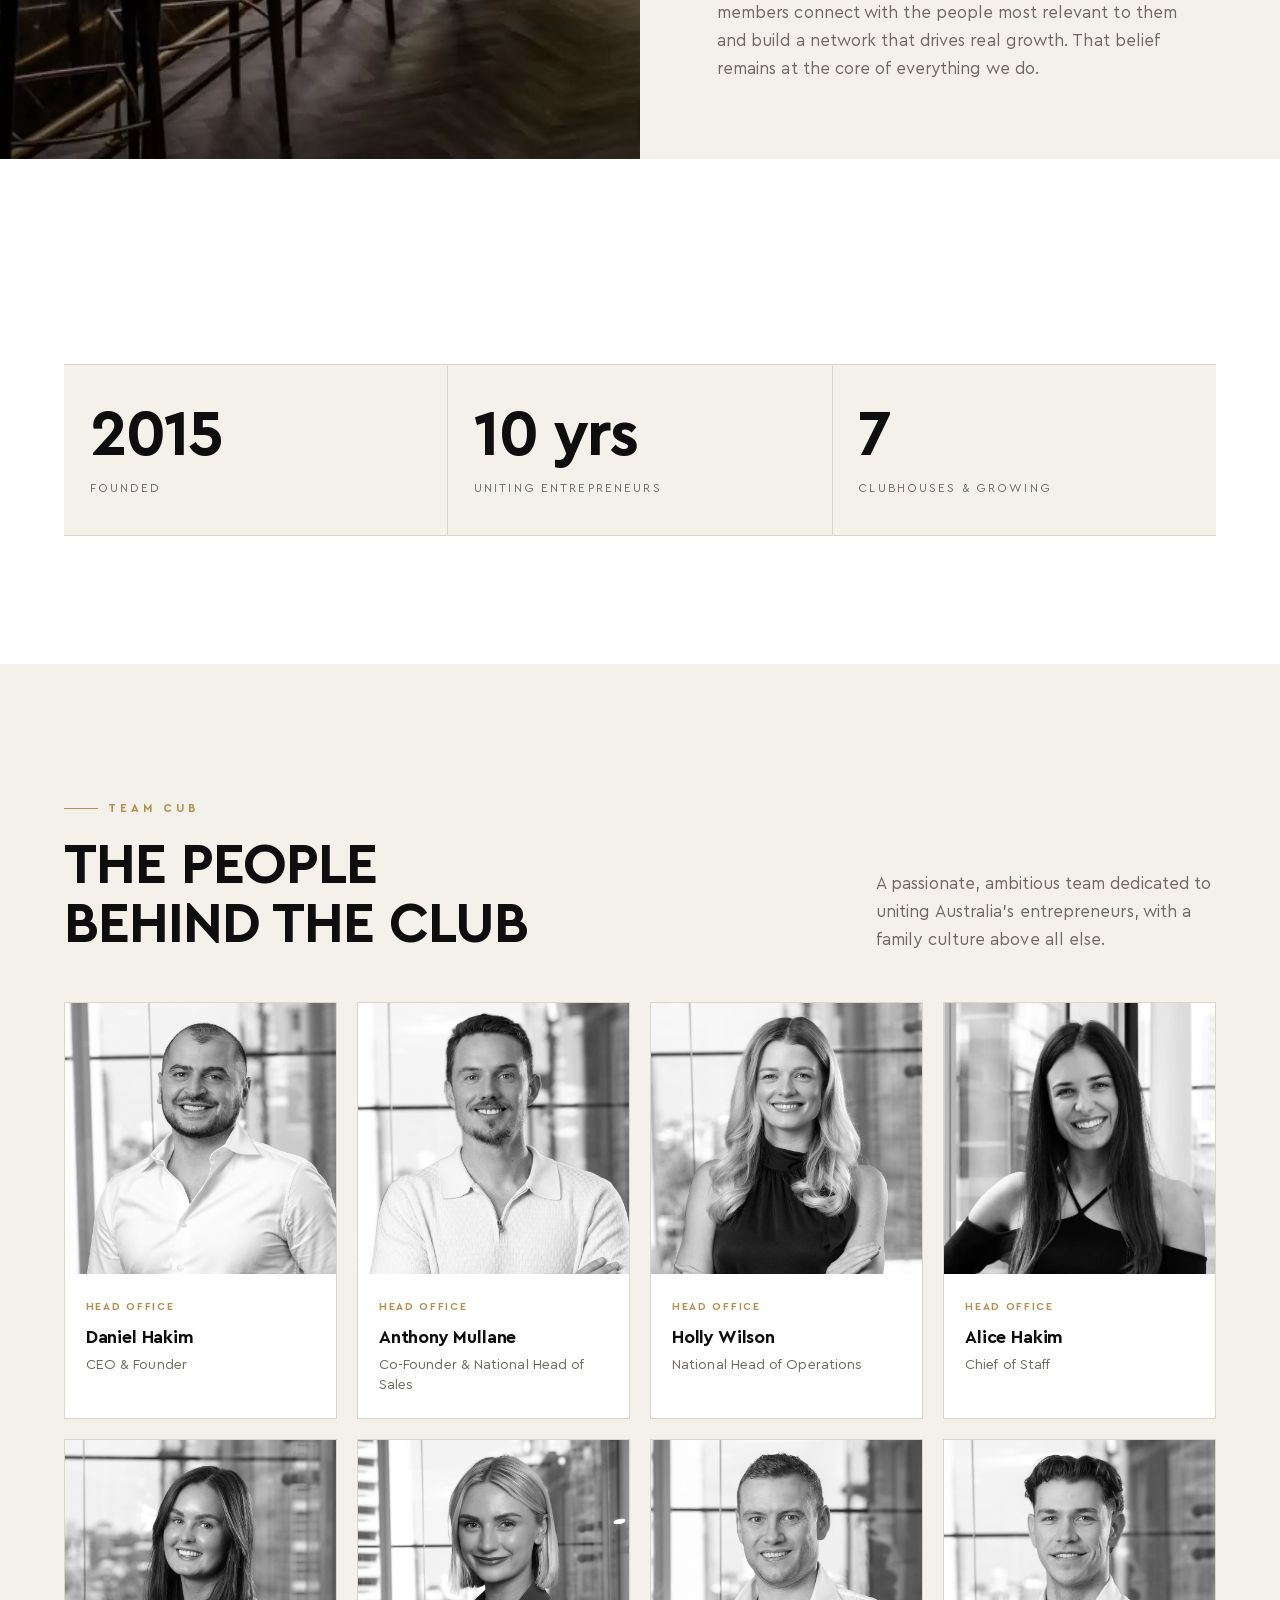
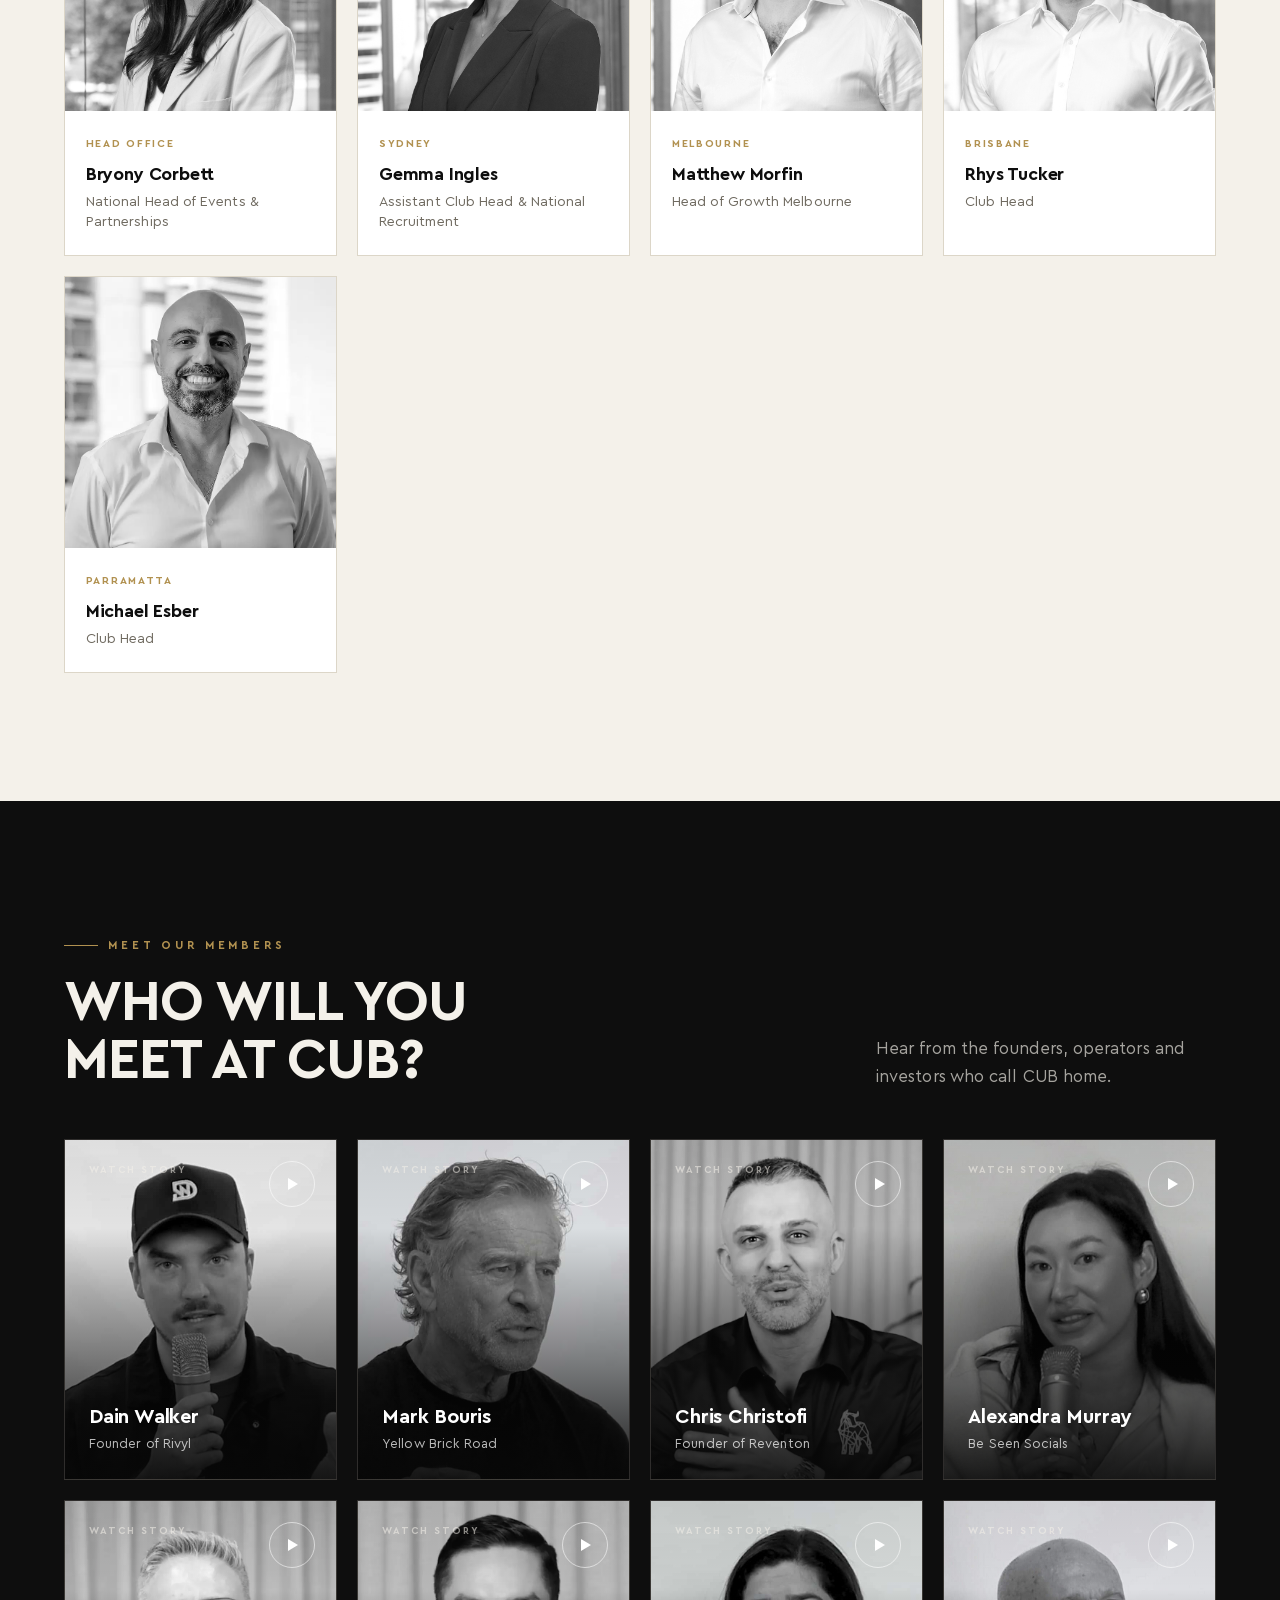
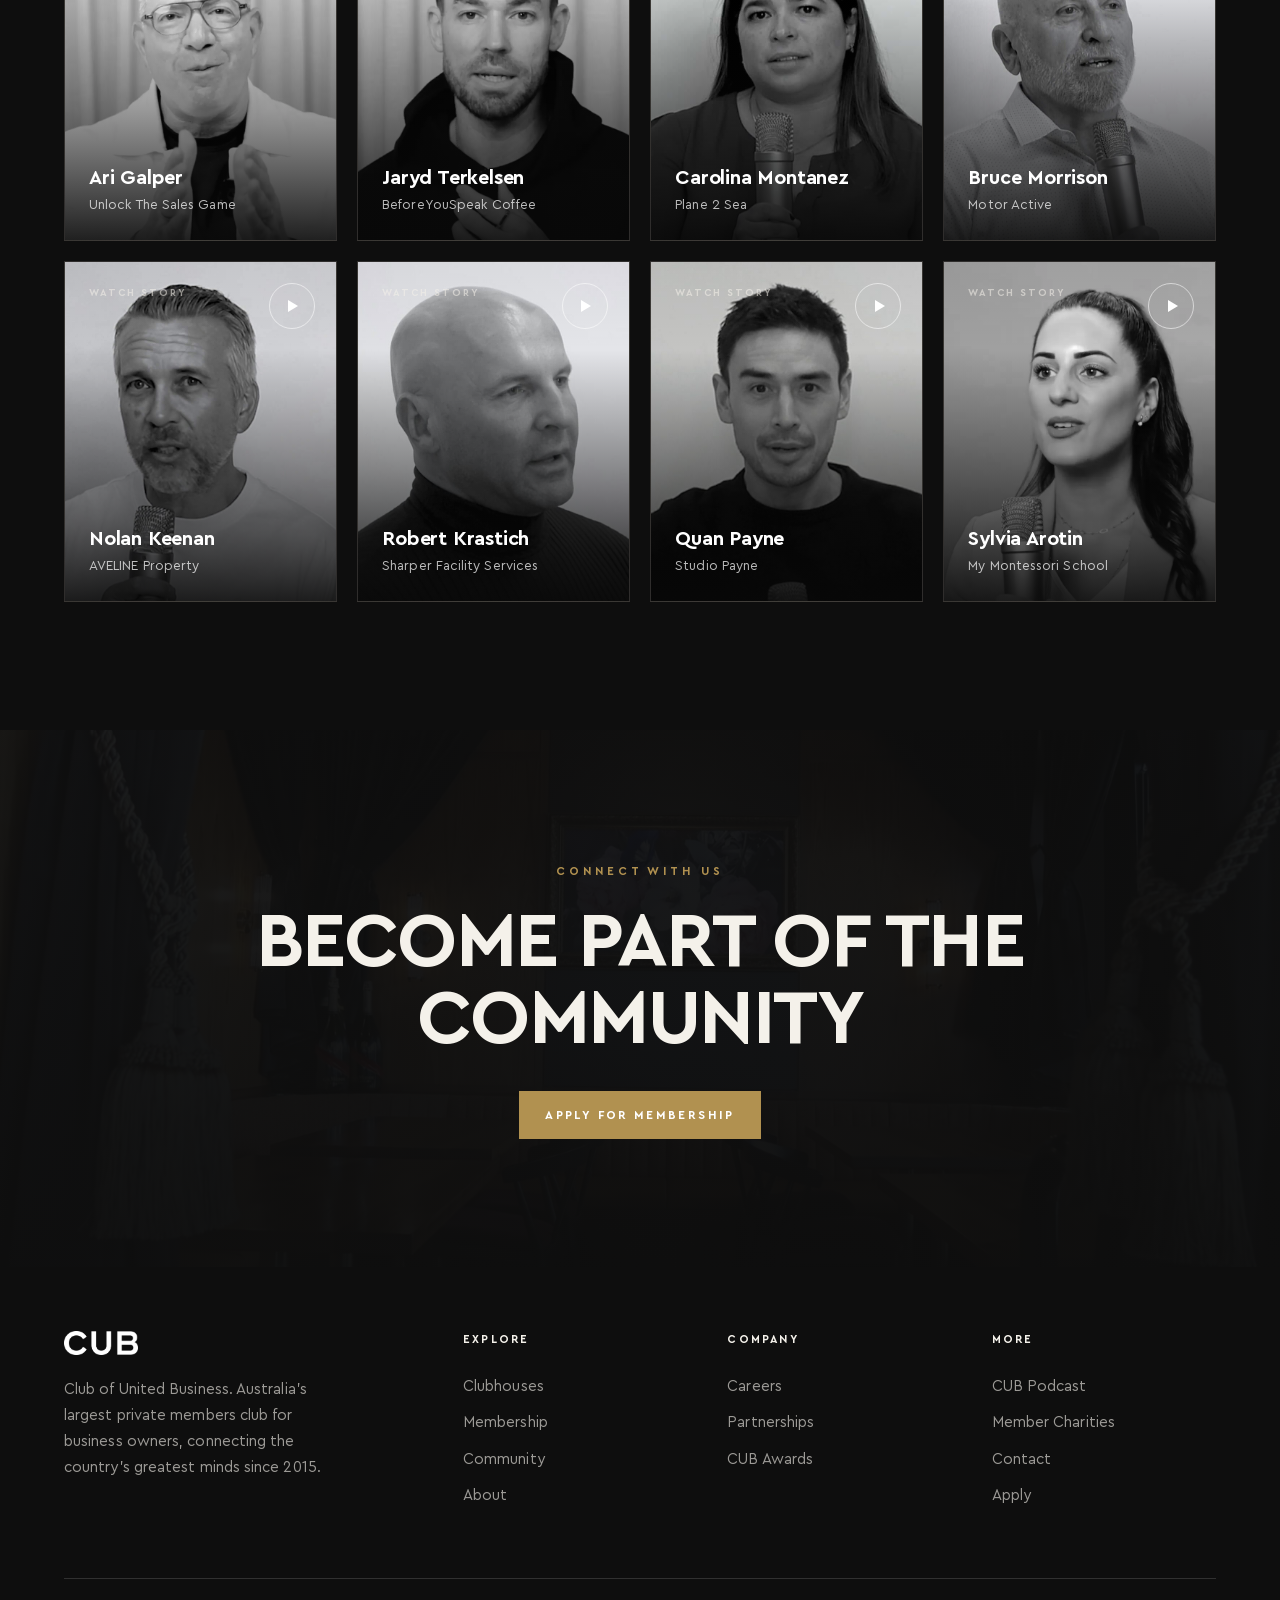
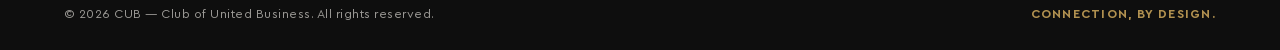
==== commit caba5730: "Fix awards gallery: even 3-up grid instead of broken wide-span mosaic Co-Authored-By: Claude Opus 4." ====
--- a/about.html
+++ b/about.html
@@ -9,7 +9,7 @@
 <link rel="icon" type="image/png" href="assets/img/brandmark.png" />
 <link rel="preload" href="assets/fonts/CeraPro-Regular.woff2" as="font" type="font/woff2" crossorigin />
 <link rel="preload" href="assets/fonts/CeraPro-Bold.woff2" as="font" type="font/woff2" crossorigin />
-<link rel="stylesheet" href="styles.css?v=23" />
+<link rel="stylesheet" href="styles.css?v=27" />
 </head>
 <body>
 
@@ -217,6 +217,6 @@
 </footer>
 
 <a href="contact.html" class="scta" id="scta">Apply for Membership</a>
-<script src="script.js?v=23"></script>
+<script src="script.js?v=27"></script>
 </body>
 </html>
--- a/styles.css
+++ b/styles.css
@@ -527,6 +527,18 @@
 .member .wm{position:absolute;top:1.45rem;left:1.5rem;z-index:2;font-size:.62rem;font-weight:700;letter-spacing:.2em;text-transform:uppercase;color:rgba(244,241,234,.55)}
 .member h3{position:relative;z-index:2;font-size:1.25rem;font-weight:700;line-height:1.12;letter-spacing:-.01em}
 .member .role{position:relative;z-index:2;font-size:.84rem;color:rgba(255,255,255,.72);margin-top:.35rem}
+a.member{text-decoration:none}
+[hidden]{display:none!important}
+.cards--4{grid-template-columns:repeat(4,1fr)}
+@media(max-width:1100px){.cards--4{grid-template-columns:repeat(2,1fr)}}
+@media(max-width:540px){.cards--4{grid-template-columns:1fr}}
+
+/* segmented toggle (member stories) */
+.seg{display:inline-flex;align-self:flex-end;border:1px solid var(--line);border-radius:999px;padding:4px;gap:2px;background:var(--paper-2)}
+.seg-btn{appearance:none;border:0;background:transparent;cursor:pointer;font:inherit;font-size:.74rem;font-weight:700;letter-spacing:.12em;text-transform:uppercase;color:var(--grey);padding:.62rem 1.4rem;border-radius:999px;transition:color .3s var(--ease),background .35s var(--ease)}
+.seg-btn.is-active{background:var(--ink);color:var(--paper)}
+.seg-btn:hover:not(.is-active){color:var(--ink)}
+@media(max-width:560px){.seg{align-self:flex-start;margin-top:1.4rem}}
 
 /* jobs list */
 .joblist{border-top:1px solid var(--line)}
@@ -548,12 +560,12 @@
 .logos img:hover{opacity:1}
 
 /* photo gallery */
-.gallery{display:grid;grid-template-columns:repeat(auto-fill,minmax(min(100%,320px),1fr));gap:clamp(8px,1vw,14px)}
-.gallery figure{overflow:hidden;aspect-ratio:3/2;background:var(--ink)}
-.gallery figure.wide{grid-column:span 2}
+.gallery{display:grid;grid-template-columns:repeat(3,1fr);gap:clamp(8px,1vw,14px)}
+.gallery figure{margin:0;overflow:hidden;aspect-ratio:3/2;background:var(--ink)}
 .gallery img{width:100%;height:100%;object-fit:cover;transition:transform 1s var(--ease)}
 .gallery figure:hover img{transform:scale(1.05)}
-@media(max-width:680px){.gallery figure.wide{grid-column:span 1}}
+@media(max-width:900px){.gallery{grid-template-columns:repeat(2,1fr)}}
+@media(max-width:540px){.gallery{grid-template-columns:1fr}}
 
 /* awards list */
 .awardgrid{display:grid;grid-template-columns:repeat(auto-fill,minmax(min(100%,300px),1fr));gap:1px;background:var(--line-dark);border:1px solid var(--line-dark)}
